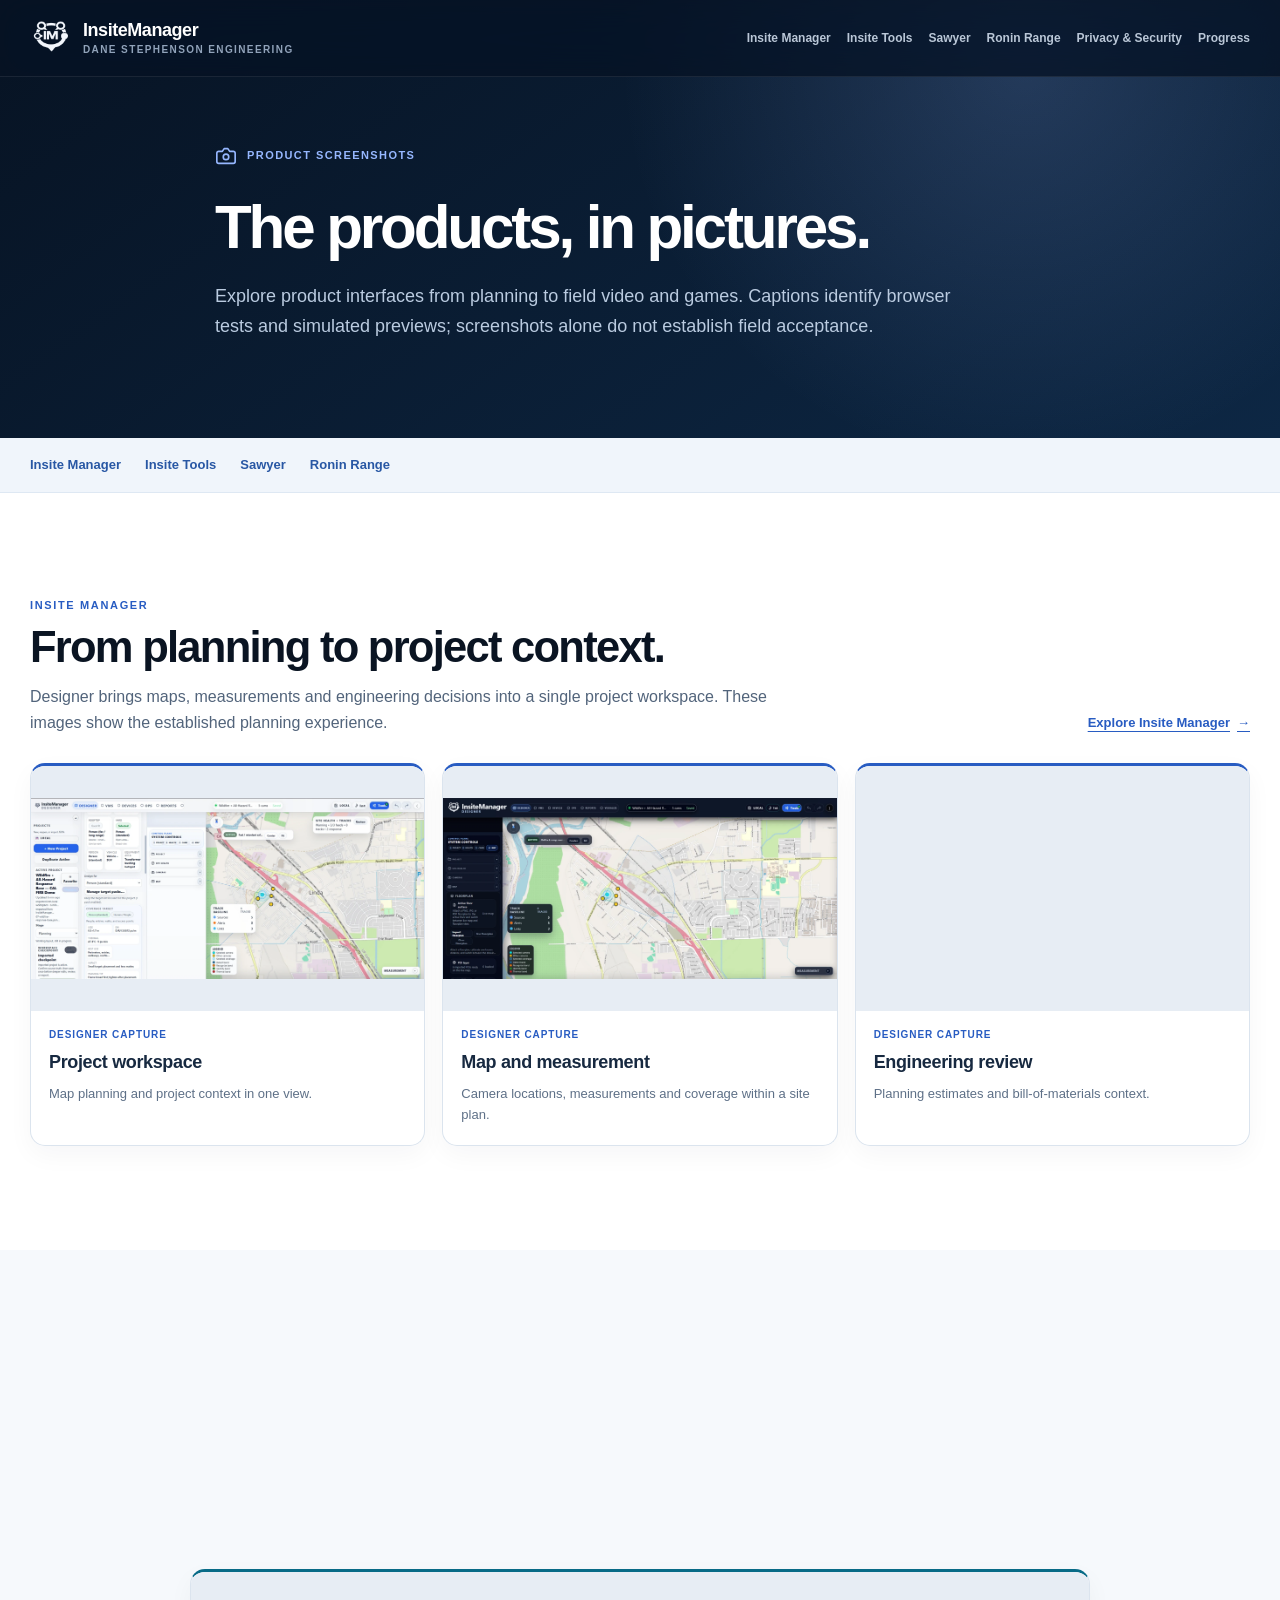
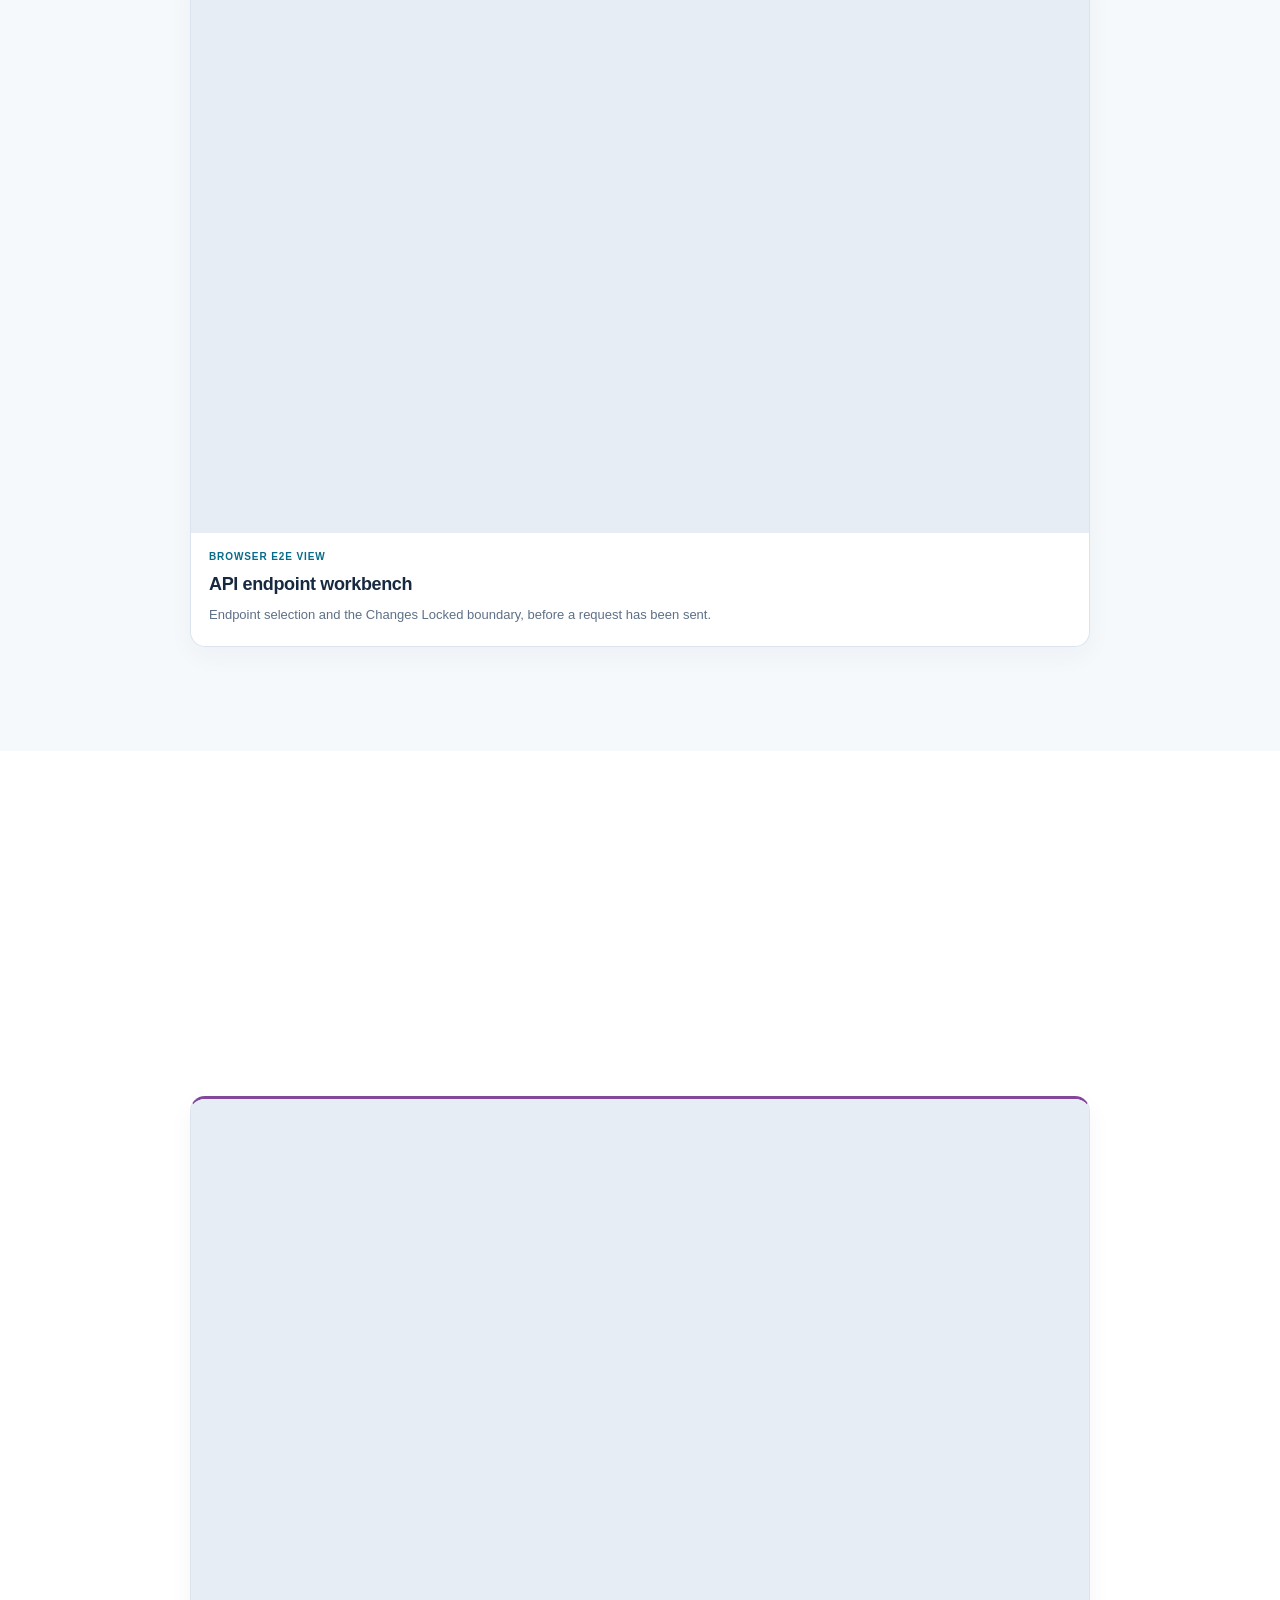
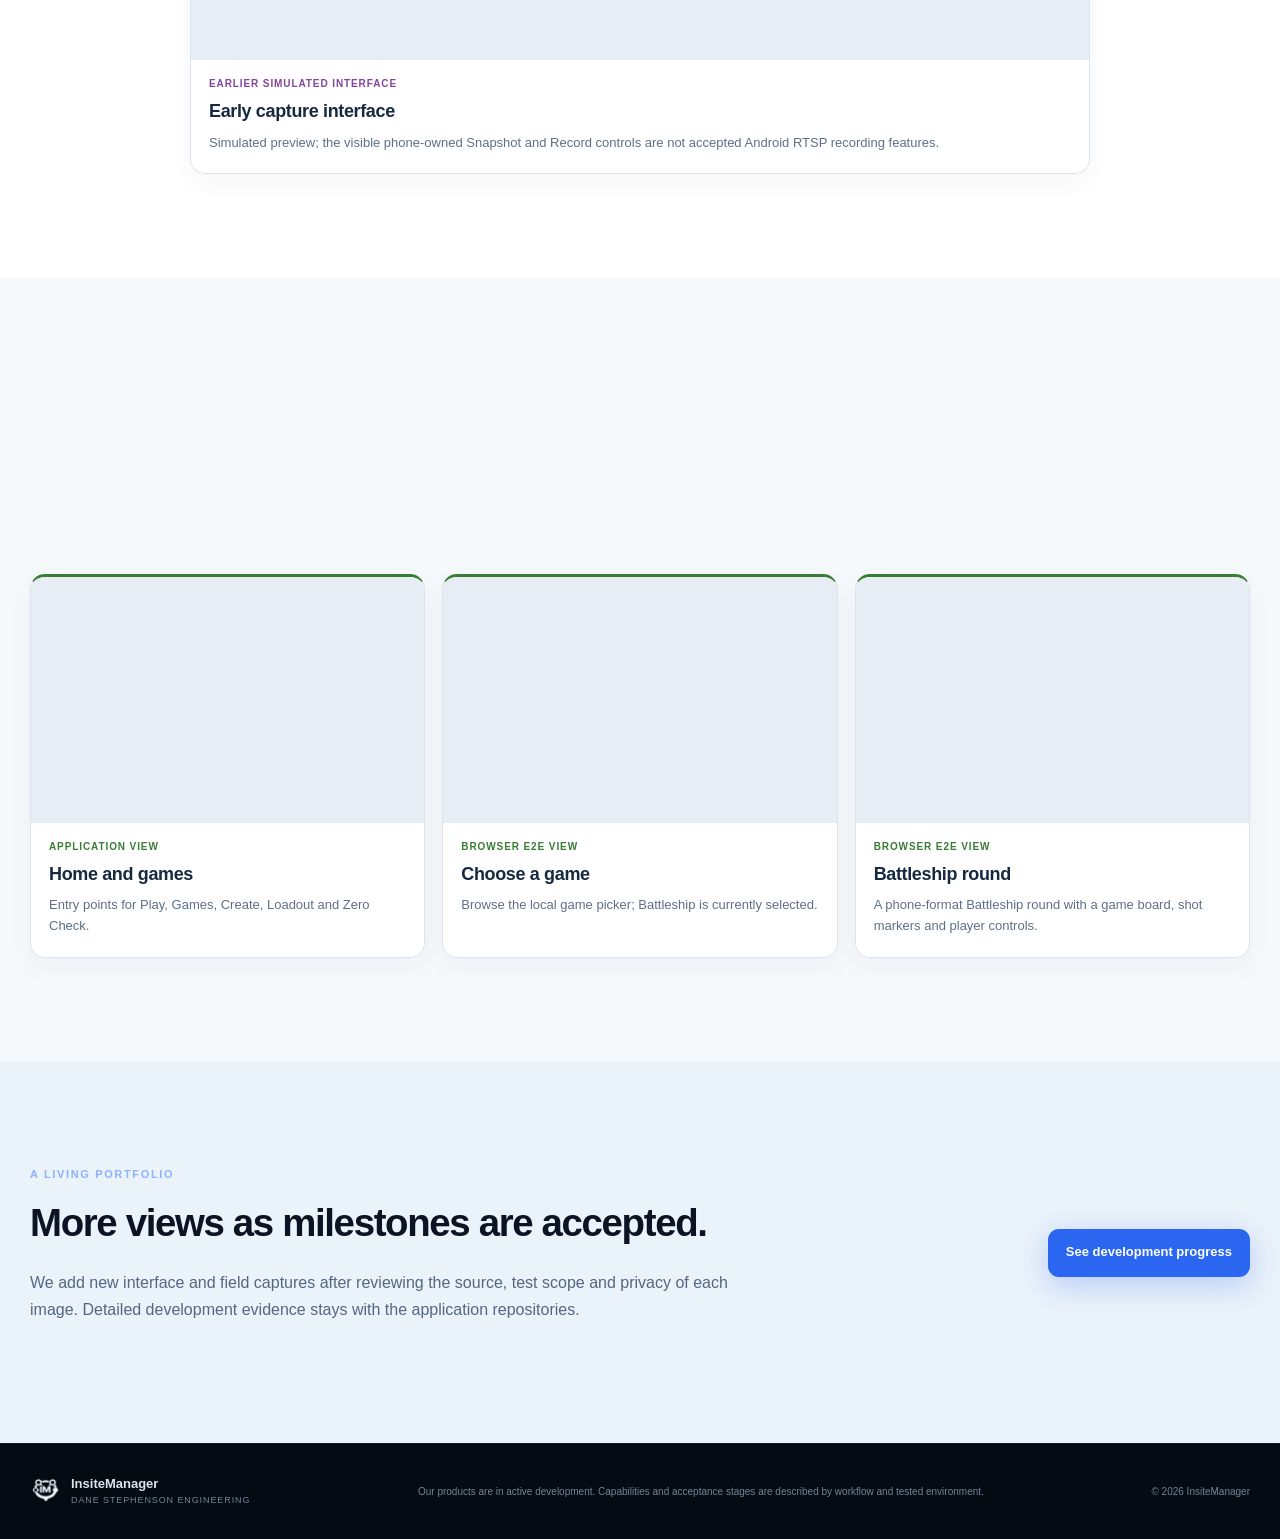
==== gallery.html @ 6d473f16 "feat(site): publish product portfolio and release checks" ====
<!doctype html>
<html lang="en">
<head>
  <meta charset="utf-8" />
  <meta name="viewport" content="width=device-width, initial-scale=1" />
  <meta name="theme-color" content="#071323" />
  <meta http-equiv="Content-Security-Policy" content="default-src 'self'; img-src 'self' data:; style-src 'self'; script-src 'self'; object-src 'none'; base-uri 'none'; form-action 'none'; upgrade-insecure-requests" />
  <meta name="description" content="Explore the InsiteManager product portfolio through real application screenshots and curated development previews of Insite Manager, Insite Tools, Sawyer and Ronin Range." />
  <meta name="robots" content="index,follow,max-image-preview:large" />
  <link rel="canonical" href="https://insitemanager.com/gallery.html" />
  <link rel="icon" href="favicon.ico" sizes="any" />
  <link rel="apple-touch-icon" href="apple-touch-icon.png" />
  <link rel="stylesheet" href="assets/site.css" />
  <meta property="og:type" content="website" />
  <meta property="og:title" content="Product Screenshots — InsiteManager" />
  <meta property="og:description" content="Selected product screenshots and development previews from Insite Manager, Insite Tools, Sawyer and Ronin Range." />
  <meta property="og:url" content="https://insitemanager.com/gallery.html" />
  <meta property="og:image" content="https://insitemanager.com/assets/og-insitemanager.jpg" />
  <meta name="twitter:card" content="summary_large_image" />
  <meta name="twitter:title" content="Product Screenshots — InsiteManager" />
  <meta name="twitter:description" content="Selected product screenshots and development previews from Insite Manager, Insite Tools, Sawyer and Ronin Range." />
  <meta name="twitter:image" content="https://insitemanager.com/assets/og-insitemanager.jpg" />
  <title>Product Screenshots — InsiteManager</title>
</head>
<body>
  <a class="skip-link" href="#main">Skip to content</a>
  <header class="site-header" data-header>
    <div class="shell header-inner">
      <a class="brand" href="index.html" aria-label="InsiteManager home">
        <img src="assets/icons/insitemanager-mark-dark.png" alt="" width="44" height="44" />
        <span class="brand-copy"><strong>InsiteManager</strong><small>Dane Stephenson Engineering</small></span>
      </a>
      <nav class="desktop-nav portfolio-nav" aria-label="Primary navigation">
        <a href="products/insite-manager.html">Insite Manager</a>
        <a href="products/insite-tools.html">Insite Tools</a>
        <a href="products/sawyer.html">Sawyer</a>
        <a href="products/ronin-range.html">Ronin Range</a>
        <a href="privacy-security.html">Privacy &amp; Security</a>
        <a href="progress.html">Progress</a>
      </nav>
      <button class="menu-button" type="button" aria-label="Open navigation" aria-expanded="false" aria-controls="mobile-navigation" data-menu-button>
        <span></span><span></span><span></span>
      </button>
    </div>
    <nav class="mobile-nav" id="mobile-navigation" aria-label="Mobile navigation" data-mobile-nav>
        <a href="products/insite-manager.html">Insite Manager</a>
        <a href="products/insite-tools.html">Insite Tools</a>
        <a href="products/sawyer.html">Sawyer</a>
        <a href="products/ronin-range.html">Ronin Range</a>
        <a href="privacy-security.html">Privacy &amp; Security</a>
        <a href="progress.html">Progress</a>
    </nav>
  </header>
  <main id="main" class="visual-gallery-page">
  <section class="support-hero visual-gallery-hero" data-product="progress">
    <div class="shell support-hero-inner reveal">
      <div class="product-overline"><svg class="lucide-icon" aria-hidden="true" viewBox="0 0 24 24" fill="none" stroke="currentColor" stroke-width="1.8" stroke-linecap="round" stroke-linejoin="round"><path d="M14 4h-4l-2 3H4a2 2 0 0 0-2 2v9a2 2 0 0 0 2 2h16a2 2 0 0 0 2-2V9a2 2 0 0 0-2-2h-4z"/><circle cx="12" cy="13" r="3"/></svg> <span>Product screenshots</span></div>
      <h1>The products, in pictures.</h1>
      <p>Explore product interfaces from planning to field video and games. Captions identify browser tests and simulated previews; screenshots alone do not establish field acceptance.</p>
    </div>
  </section>
  <nav class="visual-gallery-jump" aria-label="Jump to a product gallery">
    <div class="shell visual-gallery-jump-inner">
      <a href="#manager">Insite Manager</a>
      <a href="#tools">Insite Tools</a>
      <a href="#sawyer">Sawyer</a>
      <a href="#ronin">Ronin Range</a>
    </div>
  </nav>
  <section class="section visual-showcase " id="manager" data-product="manager" aria-labelledby="gallery-manager-heading">
    <div class="shell">
      <div class="visual-showcase-header reveal">
        <div>
          <div class="kicker">Insite Manager</div>
          <h2 id="gallery-manager-heading">From planning to project context.</h2>
          <p>Designer brings maps, measurements and engineering decisions into a single project workspace. These images show the established planning experience.</p>
        </div>
        <a class="text-link" href="products/insite-manager.html">Explore Insite Manager <span aria-hidden="true">→</span></a>
      </div>
      <div class="visual-showcase-grid ">
      <figure class="visual-shot ">
        <a class="image-button" data-lightbox="assets/images/designer-workspace.webp" data-caption="Project workspace — Map planning and project context in one view." aria-label="Enlarge: Project workspace" href="assets/images/designer-workspace.webp">
          <span class="visual-shot-frame"><img src="assets/images/designer-workspace.webp" alt="Designer interface with project rail, camera planning controls and map view" width="1800" height="831" loading="lazy" decoding="async" /><span class="zoom-label">View screenshot</span></span>
        </a>
        <figcaption><span class="visual-shot-kind">Designer capture</span><strong>Project workspace</strong><p>Map planning and project context in one view.</p></figcaption>
      </figure>
<figure id="shot-designer-measurement" class="visual-shot ">
        <a class="image-button" data-lightbox="assets/images/designer-measurement.webp" data-caption="Map and measurement — Camera locations, measurements and coverage within a site plan." aria-label="Enlarge: Map and measurement" href="assets/images/designer-measurement.webp">
          <span class="visual-shot-frame"><img src="assets/images/designer-measurement.webp" alt="Designer map screen with camera coverage points and measurement controls" width="1800" height="829" loading="lazy" decoding="async" /><span class="zoom-label">View screenshot</span></span>
        </a>
        <figcaption><span class="visual-shot-kind">Designer capture</span><strong>Map and measurement</strong><p>Camera locations, measurements and coverage within a site plan.</p></figcaption>
      </figure>
<figure class="visual-shot ">
        <a class="image-button" data-lightbox="assets/images/bom-planning.webp" data-caption="Engineering review — Planning estimates and bill-of-materials context." aria-label="Enlarge: Engineering review" href="assets/images/bom-planning.webp">
          <span class="visual-shot-frame"><img src="assets/images/bom-planning.webp" alt="Designer engineering and bill of materials planning view" width="902" height="788" loading="lazy" decoding="async" /><span class="zoom-label">View screenshot</span></span>
        </a>
        <figcaption><span class="visual-shot-kind">Designer capture</span><strong>Engineering review</strong><p>Planning estimates and bill-of-materials context.</p></figcaption>
      </figure>
      </div>
    </div>
  </section>
  <section class="section visual-showcase visual-showcase-alt" id="tools" data-product="tools" aria-labelledby="gallery-tools-heading">
    <div class="shell">
      <div class="visual-showcase-header reveal">
        <div>
          <div class="kicker">Insite Tools</div>
          <h2 id="gallery-tools-heading">Understand the device before changing it.</h2>
          <p>Device discovery, network checks, APIs and logs are part of the workstation workflow. This browser capture shows API endpoint selection and the Changes Locked boundary before a request is sent.</p>
        </div>
        <a class="text-link" href="products/insite-tools.html">Explore Insite Tools <span aria-hidden="true">→</span></a>
      </div>
      <div class="visual-showcase-grid visual-showcase-grid-single">
      <figure id="shot-tools-api-workbench" class="visual-shot">
        <a class="image-button" data-lightbox="assets/images/e2e-tools-api-workbench.webp" data-caption="API endpoint workbench — Endpoint selection and the Changes Locked boundary, before a request has been sent." aria-label="Enlarge: API endpoint workbench" href="assets/images/e2e-tools-api-workbench.webp">
          <span class="visual-shot-frame"><img src="assets/images/e2e-tools-api-workbench.webp" alt="Insite Tools browser test showing categories and API endpoints, an empty response area, and Changes Locked status" width="1440" height="1000" loading="lazy" decoding="async" /><span class="zoom-label">View screenshot</span></span>
        </a>
        <figcaption><span class="visual-shot-kind">Browser E2E view</span><strong>API endpoint workbench</strong><p>Endpoint selection and the Changes Locked boundary, before a request has been sent.</p></figcaption>
      </figure>
      </div>
    </div>
  </section>
  <section class="section visual-showcase " id="sawyer" data-product="sawyer" aria-labelledby="gallery-sawyer-heading">
    <div class="shell">
      <div class="visual-showcase-header reveal">
        <div>
          <div class="kicker">Sawyer</div>
          <h2 id="gallery-sawyer-heading">Field video built around private networks.</h2>
          <p>Sawyer helps action-camera users, riders, campers and field teams view compatible cameras over private networks. This is an earlier simulated interface, not a capture from the documented Galaxy S21 Live / Field View checks.</p>
        </div>
        <a class="text-link" href="products/sawyer.html">Explore Sawyer <span aria-hidden="true">→</span></a>
      </div>
      <div class="visual-showcase-grid visual-showcase-grid-single">
      <figure id="shot-sawyer-early-preview" class="visual-shot ">
        <a class="image-button" data-lightbox="assets/images/sawyer-capture.webp" data-caption="Early capture interface — Simulated preview; the visible phone-owned Snapshot and Record controls are not accepted Android RTSP recording features." aria-label="Enlarge: Early capture interface" href="assets/images/sawyer-capture.webp">
          <span class="visual-shot-frame"><img src="assets/images/sawyer-capture.webp" alt="Earlier Sawyer simulated field video preview with capture controls" width="1440" height="900" loading="lazy" decoding="async" /><span class="zoom-label">View screenshot</span></span>
        </a>
        <figcaption><span class="visual-shot-kind">Earlier simulated interface</span><strong>Early capture interface</strong><p>Simulated preview; the visible phone-owned Snapshot and Record controls are not accepted Android RTSP recording features.</p></figcaption>
      </figure>
      </div>
    </div>
  </section>
  <section class="section visual-showcase visual-showcase-alt" id="ronin" data-product="ronin" aria-labelledby="gallery-ronin-heading">
    <div class="shell">
      <div class="visual-showcase-header reveal">
        <div>
          <div class="kicker">Ronin Range</div>
          <h2 id="gallery-ronin-heading">Play, practice and keep score.</h2>
          <p>Ronin Range combines local games, target scoring and equipment context in a familiar mobile-friendly interface. Explore the home screen, choose a game and see a Battleship round on a phone-sized interface. The <a href="products/ronin-range.html#targets">printed target collection</a> shows the companion paper designs.</p>
        </div>
        <a class="text-link" href="products/ronin-range.html">Explore Ronin Range <span aria-hidden="true">→</span></a>
      </div>
      <div class="visual-showcase-grid">
      <figure class="visual-shot ">
        <a class="image-button" data-lightbox="assets/images/ronin-range-home.webp" data-caption="Home and games — Entry points for Play, Games, Create, Loadout and Zero Check." aria-label="Enlarge: Home and games" href="assets/images/ronin-range-home.webp">
          <span class="visual-shot-frame"><img src="assets/images/ronin-range-home.webp" alt="Ronin Range light-theme home screen with Play, Games, Create, Loadout, Zero Check" width="1440" height="900" loading="lazy" decoding="async" /><span class="zoom-label">View screenshot</span></span>
        </a>
        <figcaption><span class="visual-shot-kind">Application view</span><strong>Home and games</strong><p>Entry points for Play, Games, Create, Loadout and Zero Check.</p></figcaption>
      </figure>
<figure class="visual-shot visual-shot-portrait">
        <a class="image-button" data-lightbox="assets/images/e2e-ronin-games-picker.webp" data-caption="Choose a game — Browse the local game picker; Battleship is currently selected." aria-label="Enlarge: Choose a game" href="assets/images/e2e-ronin-games-picker.webp">
          <span class="visual-shot-frame"><img src="assets/images/e2e-ronin-games-picker.webp" alt="Ronin Range phone game picker with Battleship selected" width="360" height="780" loading="lazy" decoding="async" /><span class="zoom-label">View screenshot</span></span>
        </a>
        <figcaption><span class="visual-shot-kind">Browser E2E view</span><strong>Choose a game</strong><p>Browse the local game picker; Battleship is currently selected.</p></figcaption>
      </figure>
<figure id="shot-ronin-battleship" class="visual-shot visual-shot-portrait">
        <a class="image-button" data-lightbox="assets/images/e2e-ronin-battleship-round.webp" data-caption="Battleship round — A phone-format Battleship round with a game board, shot markers and player controls." aria-label="Enlarge: Battleship round" href="assets/images/e2e-ronin-battleship-round.webp">
          <span class="visual-shot-frame"><img src="assets/images/e2e-ronin-battleship-round.webp" alt="Ronin Range mobile Battleship score board with shot markers and round controls" width="360" height="780" loading="lazy" decoding="async" /><span class="zoom-label">View screenshot</span></span>
        </a>
        <figcaption><span class="visual-shot-kind">Browser E2E view</span><strong>Battleship round</strong><p>A phone-format Battleship round with a game board, shot markers and player controls.</p></figcaption>
      </figure>
      </div>
    </div>
  </section>
  <section class="section visual-gallery-last" aria-labelledby="visual-gallery-next-heading">
    <div class="shell visual-gallery-last-inner">
      <div><div class="kicker">A living portfolio</div><h2 id="visual-gallery-next-heading">More views as milestones are accepted.</h2><p>We add new interface and field captures after reviewing the source, test scope and privacy of each image. Detailed development evidence stays with the application repositories.</p></div>
      <a class="button button-primary" href="progress.html">See development progress</a>
    </div>
  </section>
</main>
  <footer class="site-footer">
    <div class="shell footer-inner">
      <div class="footer-brand">
        <img src="assets/icons/insitemanager-mark-dark.png" alt="" width="34" height="34" />
        <span><strong>InsiteManager</strong><small>Dane Stephenson Engineering</small></span>
      </div>
      <p>Our products are in active development. Capabilities and acceptance stages are described by workflow and tested environment.</p>
      <span class="copyright">© <span data-year></span> InsiteManager</span>
    </div>
  </footer>
  <dialog class="lightbox" data-lightbox-dialog aria-label="Screenshot viewer">
    <div class="lightbox-content">
      <div class="lightbox-frame">
        <img alt="" data-lightbox-image />
        <button class="lightbox-close" type="button" aria-label="Close screenshot viewer" data-lightbox-close>×</button>
      </div>
      <p data-lightbox-caption></p>
      <a class="lightbox-original" data-lightbox-original="" href="" target="_blank" rel="noopener noreferrer">Open original image in a new tab <span aria-hidden="true">↗</span></a>
    </div>
  </dialog>
  <script src="assets/site.js" defer></script>
</body>
</html>
---- assets/site.css ----
:root {
  --ink: #0a1422;
  --navy: #071323;
  --navy-2: #0b1d33;
  --navy-3: #102945;
  --text: #182437;
  --muted: #637187;
  --line: #dce4ee;
  --line-dark: rgba(255,255,255,.12);
  --surface: #f5f8fc;
  --surface-2: #edf3f9;
  --white: #fff;
  --blue: #2a66f0;
  --blue-2: #5d8cff;
  --cyan: #4fc9d7;
  --green: #41c985;
  --orange: #f4aa47;
  --shadow: 0 24px 70px rgba(7, 19, 35, .14);
  --shadow-soft: 0 12px 34px rgba(7, 19, 35, .08);
  --radius: 18px;
  --radius-lg: 28px;
  --shell: 1220px;
}

* { box-sizing: border-box; }
html { scroll-behavior: smooth; }
section[id] { scroll-margin-top: 84px; }
body {
  margin: 0;
  color: var(--text);
  background: var(--white);
  font-family: Inter, ui-sans-serif, -apple-system, BlinkMacSystemFont, "Segoe UI", Roboto, Helvetica, Arial, sans-serif;
  font-size: 16px;
  line-height: 1.55;
  -webkit-font-smoothing: antialiased;
}
img { display: block; max-width: 100%; }
button, a { font: inherit; }
a { color: inherit; text-decoration: none; }
button { color: inherit; }
:where(a, button):focus-visible { outline: 3px solid var(--blue); outline-offset: 3px; box-shadow: 0 0 0 2px var(--white); }
::selection { background: #c8d8ff; color: #071323; }

.skip-link {
  position: fixed;
  left: 12px;
  top: 12px;
  z-index: 999;
  padding: 10px 14px;
  background: var(--white);
  color: var(--navy);
  border-radius: 10px;
  transform: translateY(-160%);
  transition: transform .2s ease;
}
.skip-link:focus { transform: translateY(0); }

.shell { width: min(calc(100% - 48px), var(--shell)); margin-inline: auto; }

.site-header {
  position: fixed;
  inset: 0 0 auto 0;
  z-index: 100;
  background: rgba(7,19,35,.78);
  border-bottom: 1px solid rgba(255,255,255,.08);
  backdrop-filter: blur(18px) saturate(140%);
  -webkit-backdrop-filter: blur(18px) saturate(140%);
  transition: background .25s ease, box-shadow .25s ease;
}
.site-header.scrolled { background: rgba(7,19,35,.94); box-shadow: 0 10px 35px rgba(0,0,0,.18); }
.header-inner { height: 76px; display: flex; align-items: center; gap: 30px; }
.brand { display: inline-flex; align-items: center; gap: 11px; min-width: 210px; }
.brand img { width: 42px; height: 42px; object-fit: contain; }
.brand-copy { display: flex; flex-direction: column; line-height: 1.04; }
.brand-copy strong { color: #fff; font-size: 18px; letter-spacing: -.025em; }
.brand-copy small { color: #91a3ba; margin-top: 5px; font-size: 10px; text-transform: uppercase; letter-spacing: .14em; font-weight: 700; }
.desktop-nav { display: flex; align-items: center; gap: 28px; margin-left: auto; flex: none; }
.desktop-nav a { color: #bac7d7; font-size: 13px; font-weight: 650; white-space: nowrap; transition: color .2s; }
.desktop-nav a:hover { color: #fff; }
.header-cta {
  color: #dce8ff;
  border: 1px solid rgba(105,147,255,.3);
  background: rgba(42,102,240,.12);
  border-radius: 999px;
  padding: 9px 13px;
  font-size: 11px;
  text-transform: uppercase;
  letter-spacing: .1em;
  font-weight: 800;
  white-space: nowrap;
  flex: none;
}
.menu-button { display: none; border: 0; padding: 9px; background: transparent; cursor: pointer; }
.menu-button span { display: block; width: 22px; height: 2px; margin: 5px 0; background: #fff; border-radius: 2px; }
.mobile-nav { display: none; }

.hero {
  position: relative;
  min-height: 700px;
  overflow: hidden;
  background:
    radial-gradient(circle at 77% 18%, rgba(42,102,240,.28), transparent 28%),
    radial-gradient(circle at 55% 62%, rgba(79,201,215,.10), transparent 27%),
    linear-gradient(145deg, #071323 0%, #0a1a2e 54%, #0a1930 100%);
  color: #fff;
  padding: 112px 0 54px;
}
.hero::after {
  content: "";
  position: absolute;
  width: 620px;
  height: 620px;
  right: -280px;
  bottom: -290px;
  border: 1px solid rgba(93,140,255,.18);
  border-radius: 50%;
  box-shadow: 0 0 0 90px rgba(93,140,255,.025), 0 0 0 180px rgba(93,140,255,.018);
}
.hero-grid {
  position: absolute;
  inset: 0;
  opacity: .17;
  background-image:
    linear-gradient(rgba(255,255,255,.08) 1px, transparent 1px),
    linear-gradient(90deg, rgba(255,255,255,.08) 1px, transparent 1px);
  background-size: 64px 64px;
  mask-image: linear-gradient(to bottom, black, transparent 85%);
}
.hero-layout { position: relative; z-index: 2; display: grid; grid-template-columns: 1.05fr 1.15fr; grid-template-areas: "copy visual" "proof visual"; column-gap: 40px; row-gap: 0; align-items: start; }
.hero-copy { grid-area: copy; padding-top: 4px; align-self: end; }
.eyebrow, .kicker { color: #8fb2ff; font-size: 11px; font-weight: 850; text-transform: uppercase; letter-spacing: .15em; }
.eyebrow { display: inline-flex; align-items: center; gap: 9px; padding: 7px 10px; border: 1px solid rgba(142,178,255,.2); background: rgba(32,83,181,.12); border-radius: 999px; }
.status-dot { width: 8px; height: 8px; background: var(--blue-2); border-radius: 50%; box-shadow: 0 0 0 5px rgba(93,140,255,.15); }
.hero h1 { margin: 18px 0 15px; color: #fff; font-size: clamp(48px, 4.5vw, 64px); line-height: 1.01; letter-spacing: -.05em; font-weight: 750; }
.hero h1 span { color: #91afff; }
.hero-lede { max-width: 620px; color: #b4c1d2; font-size: 16px; line-height: 1.55; }
.hero-audience { max-width: 610px; margin: 10px 0 0; color: #8fa1b8; font-size: 12px; line-height: 1.5; }
.hero-actions { display: flex; flex-wrap: wrap; gap: 12px; margin-top: 22px; }
.button { display: inline-flex; justify-content: center; align-items: center; min-height: 48px; padding: 0 18px; border-radius: 11px; font-weight: 760; font-size: 13px; transition: transform .2s ease, border-color .2s ease, background .2s ease; }
.button:hover { transform: translateY(-2px); }
.button-primary { background: var(--blue); color: #fff; box-shadow: 0 8px 30px rgba(42,102,240,.28); }
.button-secondary { background: rgba(255,255,255,.06); color: #e7edf7; border: 1px solid rgba(255,255,255,.16); }
.hero-proof { grid-area: proof; display: grid; grid-template-columns: repeat(3, 1fr); gap: 0; margin-top: 24px; border-top: 1px solid rgba(255,255,255,.12); padding-top: 16px; align-self: start; }
.hero-proof div { display: flex; flex-direction: column; gap: 3px; padding-right: 18px; }
.hero-proof strong { font-size: 13px; color: #fff; }
.hero-proof span { color: #7f90a7; font-size: 11px; }

.hero-visual { grid-area: visual; position: relative; min-width: 0; align-self: center; }
.window-card { overflow: hidden; background: #eef2f8; border: 1px solid rgba(255,255,255,.15); border-radius: 18px; box-shadow: 0 40px 90px rgba(0,0,0,.32), 0 0 0 1px rgba(255,255,255,.03); }
.hero-window { transform: perspective(1500px) rotateY(-3deg) rotateX(1deg); transform-origin: center left; }
.window-bar { height: 39px; display: grid; grid-template-columns: 1fr auto 1fr; align-items: center; gap: 12px; padding: 0 13px; background: #0a1626; border-bottom: 1px solid rgba(255,255,255,.08); color: #8190a4; font-size: 10px; }
.window-dots { display: flex; gap: 5px; }
.window-dots i { width: 7px; height: 7px; border-radius: 50%; background: #304158; }
.window-dots i:first-child { background: #6987b4; }
.window-state { justify-self: end; display: inline-flex; align-items: center; gap: 6px; color: #8aa0bb; }
.window-state i { width: 6px; height: 6px; background: var(--blue-2); border-radius: 50%; }
.image-button { display: block; width: 100%; border: 0; padding: 0; background: transparent; cursor: zoom-in; position: relative; }
.image-button img { width: 100%; height: auto; }
a.image-button { color: inherit; text-decoration: none; }
.floating-card { position: absolute; padding: 12px 15px; border: 1px solid rgba(255,255,255,.14); border-radius: 12px; background: rgba(7,19,35,.92); backdrop-filter: blur(12px); box-shadow: var(--shadow); display: flex; flex-direction: column; gap: 3px; }
.floating-card span { color: #6f9cff; font-size: 9px; font-weight: 900; letter-spacing: .14em; }
.floating-card strong { color: #fff; font-size: 12px; }
.floating-card-a { left: -26px; bottom: -24px; }
.floating-card-b { right: -20px; top: 54px; }

.signal-strip { background: #091728; color: #8596ac; border-top: 1px solid rgba(255,255,255,.05); border-bottom: 1px solid rgba(255,255,255,.06); }
.signal-items { min-height: 64px; display: flex; justify-content: space-between; align-items: center; gap: 12px; overflow: hidden; white-space: nowrap; }
.signal-items span { font-size: 10px; text-transform: uppercase; letter-spacing: .13em; font-weight: 800; }
.signal-items i { width: 4px; height: 4px; background: #2a66f0; border-radius: 50%; flex: none; }

.section { padding: 104px 0; }
.section-heading { max-width: 720px; margin-bottom: 48px; }
.section-heading.centered { text-align: center; margin-inline: auto; }
.section-heading .kicker { color: #2d64df; }
.section-heading h2 { margin: 10px 0 16px; color: var(--ink); font-size: clamp(35px, 4vw, 54px); line-height: 1.08; letter-spacing: -.045em; }
.section-heading p { margin: 0; color: var(--muted); font-size: 17px; line-height: 1.7; }
.section-heading.light h2 { color: #fff; }
.section-heading.light p { color: #91a0b5; }
.section-heading.light .kicker { color: #79a1ff; }

.module-grid { display: grid; grid-template-columns: repeat(3, 1fr); gap: 16px; }
.module-card { position: relative; min-height: 290px; padding: 28px; border: 1px solid var(--line); border-radius: var(--radius); background: linear-gradient(180deg,#fff,#f9fbfe); box-shadow: 0 1px 0 rgba(6,20,35,.02); transition: transform .25s ease, box-shadow .25s ease, border-color .25s ease; }
.module-card:hover { transform: translateY(-4px); box-shadow: var(--shadow-soft); border-color: #cbd8ea; }
.module-index { position: absolute; right: 22px; top: 20px; color: #a7b3c3; font-size: 10px; font-weight: 900; letter-spacing: .12em; }
.module-icon { width: 42px; height: 42px; display: grid; place-items: center; border-radius: 11px; background: #ecf2ff; color: #245de2; font-size: 20px; font-weight: 800; }
.module-card h3 { margin: 22px 0 9px; font-size: 20px; letter-spacing: -.025em; }
.module-card p { margin: 0 0 24px; color: var(--muted); font-size: 14px; line-height: 1.65; }
.module-status { display: inline-flex; padding: 5px 8px; border-radius: 999px; font-size: 9px; font-weight: 900; letter-spacing: .09em; text-transform: uppercase; }
.module-status.established { color: #14744d; background: #e9f8f1; }
.module-status.active { color: #2256c5; background: #eaf0ff; }
.module-status.exploratory { color: #94601a; background: #fff4e1; }

.section-dark { background: #071323; color: #fff; overflow: hidden; padding-top: 92px; }
.feature-row { display: grid; grid-template-columns: .62fr 1.38fr; gap: 58px; align-items: center; padding: 64px 0; border-top: 1px solid rgba(255,255,255,.09); }
.feature-row.reverse { grid-template-columns: 1.38fr .62fr; }
.feature-row.reverse .feature-copy { order: 2; }
.feature-row.reverse > :not(.feature-copy) { order: 1; }
.feature-number { color: #6f9cff; font-size: 10px; font-weight: 900; letter-spacing: .14em; }
.feature-copy h3 { margin: 13px 0 15px; font-size: clamp(30px,3.1vw,43px); line-height: 1.1; letter-spacing: -.04em; }
.feature-copy p { color: #96a5b8; font-size: 15px; line-height: 1.72; }
.feature-list { list-style: none; padding: 0; margin: 25px 0 0; display: grid; gap: 10px; }
.feature-list li { position: relative; padding-left: 21px; color: #d0d9e5; font-size: 13px; }
.feature-list li::before { content: ""; position: absolute; left: 0; top: .63em; width: 7px; height: 7px; border: 2px solid #5d8cff; border-radius: 50%; }
.screenshot-card { position: relative; overflow: hidden; border-radius: 16px; border: 1px solid rgba(255,255,255,.13); background: #eaf0f7; box-shadow: 0 28px 70px rgba(0,0,0,.28); }
.screenshot-card img { transition: transform .45s cubic-bezier(.2,.7,.2,1); }
.screenshot-card:hover img { transform: scale(1.012); }
.zoom-label { position: absolute; right: 12px; bottom: 12px; padding: 7px 9px; border-radius: 8px; color: #fff; background: rgba(7,19,35,.82); backdrop-filter: blur(7px); font-size: 9px; text-transform: uppercase; letter-spacing: .1em; font-weight: 850; opacity: 0; transform: translateY(4px); transition: .2s ease; }
.screenshot-card:hover .zoom-label { opacity: 1; transform: none; }
.screenshot-stack { position: relative; min-height: 410px; }
.screenshot-card.small { position: absolute; width: 86%; left: 0; top: 0; }
.screenshot-card.small.offset { left: 14%; top: 116px; box-shadow: 0 35px 80px rgba(0,0,0,.42); }
.portrait-pair { display: grid; grid-template-columns: 1fr 1fr; gap: 10px; align-items: start; transform: scale(1.035); transform-origin: center; }
.screenshot-card.portrait:nth-child(2) { margin-top: 32px; }

.progress-section { background: #f5f8fc; }
.progress-layout { display: grid; grid-template-columns: .82fr 1.18fr; gap: 80px; align-items: start; }
.sticky-heading { position: sticky; top: 120px; margin-bottom: 0; }
.progress-list { display: grid; gap: 14px; }
.progress-card { display: grid; grid-template-columns: 58px 1fr; gap: 20px; padding: 27px; border: 1px solid var(--line); border-radius: var(--radius); background: #fff; box-shadow: 0 2px 0 rgba(7,19,35,.02); }
.progress-marker { width: 46px; height: 46px; border-radius: 13px; display: grid; place-items: center; font-size: 11px; font-weight: 900; }
.progress-marker.complete { color: #14744d; background: #e7f8ef; border: 1px solid #c5eed9; }
.progress-marker.active { color: #245ddc; background: #e9f0ff; border: 1px solid #cbd9ff; }
.progress-marker.next { color: #81551c; background: #fff3df; border: 1px solid #f4ddba; }
.progress-meta { display: flex; justify-content: space-between; gap: 14px; align-items: center; color: #7c899a; font-size: 10px; text-transform: uppercase; letter-spacing: .1em; font-weight: 800; }
.progress-meta strong { color: #2e67e4; }
.progress-card h3 { margin: 10px 0 8px; font-size: 20px; letter-spacing: -.025em; }
.progress-card p { margin: 0; color: var(--muted); font-size: 14px; line-height: 1.65; }

.gallery-section { padding: 96px 0; }
.gallery-grid { display: grid; grid-template-columns: repeat(2,1fr); gap: 15px; }
.gallery-card { position: relative; overflow: hidden; min-height: 315px; padding: 0; border: 1px solid var(--line); border-radius: 16px; background: #edf2f8; cursor: zoom-in; box-shadow: var(--shadow-soft); }
.gallery-card.wide { grid-column: 1 / -1; min-height: 480px; }
.gallery-card img { width: 100%; height: 100%; object-fit: cover; transition: transform .5s cubic-bezier(.2,.7,.2,1); }
.gallery-card:hover img { transform: scale(1.018); }
.gallery-card::after { content: ""; position: absolute; inset: auto 0 0; height: 42%; background: linear-gradient(to top,rgba(6,18,33,.82),transparent); pointer-events: none; }
.gallery-card > span { position: absolute; left: 22px; bottom: 18px; z-index: 2; display: flex; flex-direction: column; text-align: left; }
.gallery-card strong { color: #fff; font-size: 17px; }
.gallery-card small { color: #aab8ca; font-size: 10px; text-transform: uppercase; letter-spacing: .12em; font-weight: 800; margin-top: 2px; }

.engineering-section { background: linear-gradient(150deg,#0a1728,#0a2037); color: #fff; }
.principles-grid { display: grid; grid-template-columns: repeat(3,1fr); gap: 1px; background: rgba(255,255,255,.1); border: 1px solid rgba(255,255,255,.1); border-radius: 18px; overflow: hidden; }
.principle { min-height: 230px; padding: 28px; background: #0a1a2e; }
.principle span { color: #6687bb; font-size: 10px; font-weight: 900; letter-spacing: .12em; }
.principle h3 { margin: 34px 0 10px; font-size: 19px; }
.principle p { margin: 0; color: #8798ae; font-size: 13px; line-height: 1.65; }

.closing-section { position: relative; overflow: hidden; background: #06101d; color: #fff; padding: 84px 0; }
.closing-glow { position: absolute; width: 560px; height: 560px; left: 18%; top: -360px; background: radial-gradient(circle,rgba(42,102,240,.35),transparent 68%); }
.closing-inner { position: relative; display: grid; grid-template-columns: 72px 1fr auto; gap: 24px; align-items: center; }
.closing-inner img { width: 60px; height: 60px; }
.closing-inner h2 { margin: 8px 0; max-width: 720px; font-size: clamp(28px,3vw,42px); line-height: 1.12; letter-spacing: -.04em; }
.closing-inner p { margin: 0; color: #8495aa; font-size: 13px; }

.site-footer { background: #040b13; color: #73839a; border-top: 1px solid rgba(255,255,255,.07); padding: 32px 0; }
.footer-inner { display: grid; grid-template-columns: auto 1fr auto; gap: 30px; align-items: center; }
.footer-brand { display: flex; align-items: center; gap: 10px; }
.footer-brand img { width: 31px; height: 31px; }
.footer-brand span { display: flex; flex-direction: column; line-height: 1.1; }
.footer-brand strong { color: #dbe4ef; font-size: 13px; }
.footer-brand small { margin-top: 4px; font-size: 9px; text-transform: uppercase; letter-spacing: .1em; }
.site-footer p { margin: 0; text-align: center; font-size: 10px; line-height: 1.5; }
.copyright { font-size: 10px; white-space: nowrap; }

.lightbox { width: fit-content; max-width: min(calc(100vw - 24px), 1700px); border: 0; padding: 0; margin: auto; background: transparent; color: #fff; overflow: visible; }
.lightbox::backdrop { background: rgba(1,7,14,.92); backdrop-filter: blur(8px); }
.lightbox-content { width: fit-content; max-width: min(calc(100vw - 24px), 1700px); margin: auto; }
.lightbox-frame { position: relative; width: fit-content; max-width: min(calc(100vw - 24px), 1700px); overflow: hidden; border-radius: 14px; border: 1px solid rgba(255,255,255,.16); background: #0b1420; box-shadow: 0 40px 100px rgba(0,0,0,.55); }
.lightbox-frame img { display: block; width: auto; height: auto; max-width: min(calc(100vw - 24px), 1700px); max-height: calc(100vh - 120px); max-height: calc(100dvh - 120px); object-fit: contain; }
.lightbox p { max-width: 100%; margin: 12px 0 0; color: #b8c5d5; font-size: 12px; line-height: 1.5; }
.lightbox-close { position: absolute; right: 12px; top: 12px; width: 44px; height: 44px; display: grid; place-items: center; border: 1px solid rgba(255,255,255,.22); border-radius: 50%; color: #fff; background: rgba(4,11,19,.78); backdrop-filter: blur(8px); -webkit-backdrop-filter: blur(8px); box-shadow: 0 8px 24px rgba(0,0,0,.28); font-size: 26px; line-height: 1; cursor: pointer; transition: background .2s ease, border-color .2s ease, transform .2s ease; }
.lightbox-close:hover { background: rgba(17,38,65,.92); border-color: rgba(255,255,255,.35); }
.lightbox-close:focus-visible { outline: 3px solid rgba(63,119,255,.8); outline-offset: 2px; }
.lightbox-close:active { transform: scale(.96); }

/* Progressive enhancement: core content is visible before JS and when scripts are blocked. */
.reveal { opacity: 1; transform: none; transition: opacity .65s ease, transform .65s cubic-bezier(.22,.61,.36,1); }
.reveal.reveal-pending { opacity: 0; transform: translateY(18px); }
.reveal.reveal-pending.visible { opacity: 1; transform: none; }
.delay-1 { transition-delay: .08s; }
.delay-2 { transition-delay: .16s; }

@media (prefers-reduced-motion: reduce) {
  html { scroll-behavior: auto; }
  *, *::before, *::after { animation: none !important; transition: none !important; }
  .reveal, .reveal.reveal-pending { opacity: 1; transform: none; }
}

@media (max-width: 1160px) and (min-width: 901px) {
  .header-inner { gap: 20px; }
  .brand { min-width: 0; }
  .brand-copy small { display: none; }
  .desktop-nav { gap: 16px; }
  .desktop-nav a { font-size: 12px; }
  .header-cta { padding: 8px 10px; font-size: 10px; letter-spacing: .07em; }
}

@media (max-width: 1040px) {
  .hero { min-height: auto; }
  .hero-layout { grid-template-columns: .88fr 1.12fr; column-gap: 30px; }
  .hero-copy { max-width: 760px; }
  .hero h1 { font-size: clamp(44px, 5vw, 56px); }
  .hero-lede { font-size: 16px; }
  .hero-window { transform: none; }
  .floating-card { display: none; }
  .module-grid { grid-template-columns: repeat(2,1fr); }
  .feature-row, .feature-row.reverse { grid-template-columns: 1fr; gap: 32px; }
  .feature-row.reverse .feature-copy, .feature-row.reverse > :not(.feature-copy) { order: initial; }
  .portrait-pair { transform: none; }
  .feature-copy { max-width: 720px; }
  .screenshot-stack { min-height: 480px; }
  .progress-layout { grid-template-columns: 1fr; gap: 40px; }
  .sticky-heading { position: static; }
  .principles-grid { grid-template-columns: repeat(2,1fr); }
}


@media (max-width: 1040px) and (max-height: 600px) and (min-width: 901px) {
  .hero { padding: 108px 0 52px; }
  .hero h1 { margin: 20px 0 16px; font-size: clamp(40px, 4.4vw, 48px); }
  .hero-lede { font-size: 15px; line-height: 1.5; }
  .hero-actions { margin-top: 20px; }
  .hero-proof { margin-top: 28px; padding-top: 16px; }
}


@media (max-width: 900px) {
  .header-inner { height: 68px; }
  .brand { min-width: 0; }
  .brand-copy small { display: none; }
  .desktop-nav, .header-cta { display: none; }
  .menu-button { display: block; margin-left: auto; }
  .mobile-nav { display: grid; grid-template-rows: 0fr; transition: grid-template-rows .25s ease; overflow: hidden; border-top: 1px solid transparent; }
  .mobile-nav::before { content: ""; min-height: 0; }
  .mobile-nav.open { grid-template-rows: none; padding: 8px 15px 17px; border-top-color: rgba(255,255,255,.08); }
  .mobile-nav a { display: none; padding: 11px 5px; color: #c8d3e0; font-size: 13px; font-weight: 700; }
  .mobile-nav.open a { display: block; }
  .hero { padding: 116px 0 68px; }
  .hero-layout { grid-template-columns: 1fr; grid-template-areas: "copy" "visual" "proof"; gap: 30px; }
  .hero-copy { align-self: auto; }
  .hero-visual { margin-top: 0; }
  .hero-proof { margin-top: 0; }
}

@media (max-width: 760px) {
  .shell { width: min(calc(100% - 30px), var(--shell)); }
  .brand img { width: 36px; height: 36px; }
  .brand-copy strong { font-size: 16px; }
  .hero { padding: 96px 0 58px; }
  .hero-layout { gap: 24px; }
  .hero h1 { margin: 20px 0 17px; font-size: clamp(40px, 10vw, 52px); line-height: .98; }
  .hero-lede { font-size: 16px; line-height: 1.58; }
  .hero-audience { margin-top: 12px; font-size: 12px; }
  .hero-actions { margin-top: 24px; }
  .hero-proof { grid-template-columns: 1fr; gap: 10px; padding-top: 18px; }
  .hero-proof div { padding-bottom: 12px; border-bottom: 1px solid rgba(255,255,255,.08); }
  .floating-card { display: none; }
  .window-bar { grid-template-columns: 1fr auto; }
  .window-bar > span:nth-child(2) { display: none; }
  .signal-items { justify-content: flex-start; overflow-x: auto; scrollbar-width: none; }
  .signal-items::-webkit-scrollbar { display: none; }
  .section { padding: 82px 0; }
  .section-heading { margin-bottom: 34px; }
  .section-heading p { font-size: 15px; }
  .module-grid { grid-template-columns: 1fr; }
  .module-card { min-height: 0; }
  .feature-row { padding: 48px 0; }
  .screenshot-stack { min-height: 330px; }
  .screenshot-card.small { width: 91%; }
  .screenshot-card.small.offset { left: 9%; top: 82px; }
  .portrait-pair { grid-template-columns: 1fr; }
  .screenshot-card.portrait:nth-child(2) { margin-top: 0; }
  .progress-card { grid-template-columns: 44px 1fr; padding: 20px; gap: 14px; }
  .progress-marker { width: 40px; height: 40px; }
  .progress-meta { align-items: flex-start; flex-direction: column; gap: 3px; }
  .gallery-section { padding: 80px 0; }
  .gallery-grid { grid-template-columns: 1fr; }
  .gallery-card.wide { grid-column: auto; min-height: 260px; }
  .gallery-card { min-height: 250px; }
  .principles-grid { grid-template-columns: 1fr; }
  .principle { min-height: 190px; }
  .closing-inner { grid-template-columns: 52px 1fr; }
  .closing-inner img { width: 48px; height: 48px; }
  .closing-inner .button { grid-column: 1 / -1; }
  .footer-inner { grid-template-columns: 1fr; text-align: left; }
  .site-footer p { text-align: left; }
}

@media (max-width: 480px) {
  .hero-actions { display: grid; }
  .button { width: 100%; }
  .hero h1 { font-size: clamp(39px, 10vw, 44px); }
  .eyebrow { font-size: 9px; }
  .window-card { border-radius: 12px; }
  .window-bar { height: 34px; }
  .screenshot-stack { min-height: 280px; }
}
.module-icon svg { width: 21px; height: 21px; fill: none; stroke: currentColor; stroke-width: 1.75; stroke-linecap: round; stroke-linejoin: round; }
@media (max-width: 760px) {
  .hero-visual { margin-top: 0; }
}

/* Q1 evidence + independent products */
.responsive-proof {
  position: relative;
  min-height: 520px;
  padding: 0 58px 36px 0;
}
.responsive-proof-main { width: 100%; }
.responsive-proof-phone {
  position: absolute;
  right: 0;
  bottom: 0;
  width: 24%;
  min-width: 150px;
  max-width: 210px;
  border-color: rgba(143,178,255,.34);
  box-shadow: 0 30px 75px rgba(0,0,0,.48), 0 0 0 1px rgba(143,178,255,.08);
}
.surface-label {
  position: absolute;
  right: 8px;
  bottom: 8px;
  padding: 5px 7px;
  border-radius: 7px;
  color: #dce7f8;
  background: rgba(7,19,35,.86);
  font-size: 8px;
  font-weight: 850;
  letter-spacing: .1em;
  text-transform: uppercase;
}

.projects-section {
  position: relative;
  overflow: hidden;
  background:
    radial-gradient(circle at 86% 10%, rgba(42,102,240,.09), transparent 25%),
    linear-gradient(180deg,#fff 0%,#f7f9fc 100%);
}
.projects-section::before {
  content: "";
  position: absolute;
  width: 540px;
  height: 540px;
  right: -300px;
  top: 150px;
  border: 1px solid rgba(42,102,240,.09);
  border-radius: 50%;
  box-shadow: 0 0 0 90px rgba(42,102,240,.018), 0 0 0 180px rgba(42,102,240,.012);
  pointer-events: none;
}
.project-feature,
.project-card {
  position: relative;
  z-index: 1;
  border: 1px solid var(--line);
  border-radius: 22px;
  background: #fff;
  box-shadow: var(--shadow-soft);
}
.project-feature {
  display: grid;
  grid-template-columns: .72fr 1.28fr;
  gap: 42px;
  align-items: center;
  padding: 38px;
}
.project-feature-ronin {
  background: linear-gradient(135deg,#fbfdfc 0%,#fff 48%,#f2f8f5 100%);
  border-color: #d7e7dd;
}
.project-copy { padding: 8px 0; }
.project-meta {
  display: flex;
  gap: 9px;
  flex-wrap: wrap;
  align-items: center;
  font-size: 9px;
  font-weight: 900;
  letter-spacing: .1em;
  text-transform: uppercase;
}
.project-meta span { color: #758398; }
.project-meta strong {
  color: #245ddc;
  padding: 5px 7px;
  border-radius: 999px;
  background: #eaf0ff;
}
.project-feature-ronin .project-meta strong { color: #245ddc; background: #eaf0ff; }
.project-copy h3,
.project-card h3 {
  margin: 12px 0 4px;
  color: var(--ink);
  font-size: clamp(30px,3.2vw,44px);
  line-height: 1.05;
  letter-spacing: -.045em;
}
.project-card h3 { font-size: 28px; }
.project-tagline {
  margin: 0 0 14px;
  color: #32445c;
  font-size: 16px;
  font-weight: 720;
  line-height: 1.4;
}
.project-copy > p:not(.project-tagline),
.project-card-copy > p:not(.project-tagline) {
  margin: 0;
  color: var(--muted);
  font-size: 14px;
  line-height: 1.68;
}
.project-chips {
  display: flex;
  gap: 7px;
  flex-wrap: wrap;
  margin-top: 22px;
}
.project-chips span {
  padding: 6px 8px;
  border: 1px solid #dce7e1;
  border-radius: 999px;
  color: #456256;
  background: rgba(255,255,255,.72);
  font-size: 9px;
  font-weight: 800;
  letter-spacing: .04em;
}
.project-visual { min-width: 0; }
.project-visual-ronin {
  position: relative;
  min-height: 390px;
  padding: 0 58px 28px 0;
}
.project-screen {
  overflow: hidden;
  border: 1px solid #d6deea;
  border-radius: 15px;
  background: #eef3f8;
  box-shadow: 0 22px 55px rgba(7,19,35,.16);
}
.project-screen img { transition: transform .45s cubic-bezier(.2,.7,.2,1); }
.project-screen:hover img { transform: scale(1.012); }
.project-screen-wide { width: 100%; }
.project-screen-phone {
  position: absolute;
  right: 0;
  bottom: 0;
  width: 21%;
  min-width: 132px;
  max-width: 170px;
  border-color: #c6d7cc;
  box-shadow: 0 28px 60px rgba(7,19,35,.24);
}
.project-grid-secondary {
  display: grid;
  grid-template-columns: 1fr 1fr;
  gap: 18px;
  margin-top: 18px;
}
.project-card {
  display: grid;
  grid-template-rows: auto 1fr;
  gap: 24px;
  padding: 28px;
  overflow: hidden;
}
.project-card-copy { max-width: 590px; }
.project-card .project-screen { align-self: end; }

@media (max-width: 1040px) {
  .responsive-proof { min-height: 460px; }
  .project-feature { grid-template-columns: 1fr; }
  .project-copy { max-width: 760px; }
  .project-visual-ronin { min-height: 0; }
}

@media (max-width: 760px) {
  .responsive-proof { min-height: 0; padding: 0; display: grid; grid-template-columns: 1fr 110px; gap: 10px; align-items: end; }
  .responsive-proof-phone { position: static; width: auto; min-width: 0; max-width: none; }
  .surface-label { display: none; }
  .project-feature { padding: 22px; gap: 26px; }
  .project-visual-ronin { padding: 0; display: grid; grid-template-columns: 1fr 96px; gap: 10px; align-items: end; }
  .project-screen-phone { position: static; width: auto; min-width: 0; max-width: none; }
  .project-grid-secondary { grid-template-columns: 1fr; }
  .project-card { padding: 22px; }
  .project-tagline { font-size: 15px; }
}

@media (max-width: 480px) {
  .responsive-proof { grid-template-columns: 1fr 86px; }
  .project-visual-ronin { grid-template-columns: 1fr 82px; }
  .project-feature, .project-card { border-radius: 16px; }
}


/* Portfolio Pass A: shared navigation, local product identities, and feature stages. */
.portfolio-nav { gap: clamp(10px, 1.25vw, 20px); }
.portfolio-nav a { font-size: 12px; }
.portfolio-nav a[aria-current="page"], .mobile-nav a[aria-current="page"] { color: #fff; }
.portfolio-nav a[aria-current="page"] { box-shadow: inset 0 -2px var(--blue-2); padding-block: 7px; }
.mobile-nav a[aria-current="page"] { border-left: 3px solid var(--blue-2); padding-left: 12px; }
.header-inner { gap: 18px; }
.header-cta { display: none; }
.portfolio-locator { border-bottom: 1px solid var(--line); background: #f9fbff; }
.portfolio-locator-inner { display: flex; gap: 8px; align-items: center; flex-wrap: wrap; padding: 14px 0; }
.portfolio-locator-label { color: #52627a; font-weight: 850; font-size: 11px; letter-spacing: .08em; text-transform: uppercase; margin-right: 10px; }
.portfolio-locator a { display: inline-flex; align-items: center; gap: 8px; border: 1px solid #dce4ee; border-radius: 9px; background: white; padding: 8px 12px; color: #173353; font-size: 12px; font-weight: 700; transition: border-color .2s, background .2s; }
.portfolio-locator a:hover { border-color: #799af5; background: #eff4ff; }
.text-link { display: inline-flex; align-items: center; gap: 7px; margin-top: 21px; color: #1d57cf; font-size: 13px; font-weight: 800; line-height: 1.4; text-decoration: underline; text-underline-offset: 4px; }
.text-link:hover { color: #113d9f; }
.light-text-link { color: #adc8ff; }
.light-text-link:hover { color: #fff; }

/* Page-wide semantic status palette; text labels always accompany color. */
.stage { display: inline-flex; align-items: center; gap: 6px; padding: 5px 9px; border-radius: 999px; font-size: 11px; font-weight: 850; letter-spacing: .01em; line-height: 1.2; white-space: nowrap; border: 1px solid transparent; }
.stage::before { content: ''; display: block; width: 7px; height: 7px; border-radius: 50%; background: currentColor; flex: 0 0 auto; }
.stage-verified { color: #176e44; background: #e4f7ec; border-color: #b9e5cb; }
.stage-staged { color: #1d57ab; background: #e9f2ff; border-color: #c5ddfa; }
.stage-in-progress { color: #1a5eae; background: #ecf4ff; border-color: #d4e5ff; }
.stage-development { color: #2b60a8; background: #eaf3ff; border-color: #d1e1fa; }
.stage-planned { color: #945306; background: #fff3dc; border-color: #f3d49d; }

/* Existing screenshot assets provide visual cues, rather than invented logos. */
[data-product="manager"] { --product-accent: #7ca7ff; --product-accent-rgb: 124,167,255; }
[data-product="tools"] { --product-accent: #53c8ed; --product-accent-rgb: 83,200,237; }
[data-product="sawyer"] { --product-accent: #c486dc; --product-accent-rgb: 196,134,220; }
[data-product="ronin"] { --product-accent: #83d26e; --product-accent-rgb: 131,210,110; }
[data-product="privacy"], [data-product="progress"] { --product-accent: #96b7ff; --product-accent-rgb: 150,183,255; }
.lucide-icon { width: 22px; height: 22px; fill: none; stroke: currentColor; stroke-width: 1.8; stroke-linecap: round; stroke-linejoin: round; flex: 0 0 auto; }
.product-hero { position: relative; color: #fff; padding: 144px 0 86px; background: radial-gradient(circle at 74% 19%, rgba(var(--product-accent-rgb),.22), transparent 35%),linear-gradient(145deg, #071323, #0a1930 68%, #0b1c30); overflow: hidden; }
.product-hero::before { content: ''; position: absolute; inset: 0; opacity: .1; pointer-events: none; background-image: linear-gradient(rgba(255,255,255,.1) 1px, transparent 1px), linear-gradient(90deg,rgba(255,255,255,.1) 1px, transparent 1px); background-size: 55px 55px; mask-image: linear-gradient(to bottom, #000, transparent 90%); }
.product-hero-grid { position: relative; display: grid; grid-template-columns: minmax(0,.96fr) minmax(0,1.04fr); gap: clamp(32px,4vw,64px); align-items: center; }
.product-hero-copy { min-width: 0; }
.product-overline { display: inline-flex; gap: 10px; align-items: center; color: var(--product-accent); font-size: 11px; font-weight: 860; letter-spacing: .13em; text-transform: uppercase; }
.product-name { margin: 24px 0 4px; font-size: 13px; font-weight: 900; letter-spacing: .08em; text-transform: uppercase; color: #d8e2f2; }
.product-hero h1, .support-hero h1 { margin: 6px 0 22px; color: #fff; letter-spacing: -.052em; font-size: clamp(40px,4.7vw,67px); line-height: 1.03; font-weight: 780; }
.product-lede { color: #c4cede; font-size: 17px; line-height: 1.7; max-width: 660px; }
.product-audience { margin: 12px 0 0; color: #95a8c0; font-size: 13px; }
.hero-quick-list { list-style: none; padding: 0; margin: 23px 0 0; display: flex; flex-direction: column; gap: 7px; }
.hero-quick-list li { color: #d1dded; font-size: 13px; padding-left: 19px; position: relative; }
.hero-quick-list li::before { content: ''; position: absolute; top: 8px; left: 0; width: 7px; height: 7px; border: 2px solid var(--product-accent); border-radius: 2px; transform: rotate(45deg); }
.product-hero-shot { margin: 0; min-width: 0; border: 1px solid rgba(var(--product-accent-rgb),.35); border-radius: 18px; overflow: hidden; background: #0a101d; box-shadow: 0 25px 80px rgba(0,0,0,.33); }
.product-hero-shot .image-button { display: block; width: 100%; border: 0; padding: 0; background: transparent; cursor: zoom-in; }
.product-hero-shot img { width: 100%; height: auto; }
.product-hero-shot figcaption { font-size: 11px; color: #aab9cb; padding: 13px 15px; background: #081525; line-height: 1.5; }
.product-hero-shot .zoom-label { color: #fff; }
.product-main-grid { display: grid; grid-template-columns: minmax(0,.86fr) minmax(0,1.14fr); align-items: center; gap: clamp(36px,6vw,90px); }
.product-story-wide { max-width: 840px; }
.product-story h2 { font-size: clamp(32px,3.2vw,45px); line-height: 1.13; letter-spacing: -.045em; color: var(--ink); margin: 13px 0 19px; }
.product-story p { color: #52637a; line-height: 1.7; font-size: 16px; }
.product-story .feature-list { margin: 24px 0 0; }
.product-story .feature-list li { color: #35485f; }
.product-story .feature-list li::before { border-color: #2a66f0; }
.product-secondary-shot { margin: 0; min-width: 0; overflow: hidden; border-radius: 17px; background: #eff4fa; border: 1px solid #dae2ec; box-shadow: var(--shadow-soft); }
.product-secondary-shot .image-button { width: 100%; border: 0; padding: 0; display: block; cursor: zoom-in; background: transparent; }
.product-secondary-shot img { width: 100%; height: auto; }
.product-secondary-shot figcaption { padding: 12px 17px; color: #54647b; font-size: 12px; line-height: 1.55; }
.product-progress-section { background: #f6f9fc; }
/* Product pages present the story first; detailed stage labels live on the Progress page. */
.product-direction { display: grid; grid-template-columns: minmax(0, .92fr) minmax(0, 1.08fr); gap: clamp(32px, 5vw, 78px); align-items: start; }
.product-direction-story h2 { font-size: clamp(32px, 3.2vw, 46px); line-height: 1.14; letter-spacing: -.044em; color: var(--ink); margin: 13px 0 20px; }
.product-direction-story > p { max-width: 560px; color: #52647b; line-height: 1.75; font-size: 16px; margin: 0; }
.product-direction-notes { border-top: 1px solid #cfdbea; }
.product-direction-notes > div { padding: 22px 0; border-bottom: 1px solid #dbe4ee; }
.product-direction-notes h3 { margin: 0 0 9px; color: #182d45; font-size: 17px; letter-spacing: -.015em; }
.product-direction-notes p { margin: 0; color: #5e7086; font-size: 14px; line-height: 1.75; }
.product-platform-note { margin-top: 24px; border-left: 3px solid #a5bce2; background: #edf3fa; padding: 16px 20px; color: #35465d; border-radius: 0 12px 12px 0; }
.product-platform-note strong { font-size: 13px; }
.product-platform-note p { margin: 6px 0 0; font-size: 13px; line-height: 1.65; }
.product-next-links { display: flex; flex-wrap: wrap; gap: 22px; }
.product-next-links .text-link { margin-top: 23px; }
.support-hero { color: #fff; padding: 145px 0 85px; background: radial-gradient(circle at 80% 15%,rgba(var(--product-accent-rgb),.18),transparent 37%),linear-gradient(145deg,#071323,#0d2744); }
.support-hero-inner { max-width: 850px; }
.support-hero h1 { max-width: 780px; margin-top: 22px; }
.support-hero p { color: #bacbe0; font-size: 18px; line-height: 1.7; max-width: 750px; }
.product-principles { display: grid; grid-template-columns: repeat(2,minmax(0,1fr)); gap: 17px; }
.product-principles article { border: 1px solid var(--line); border-radius: 17px; padding: 27px; background: #fff; }
.product-principles h3 { margin: 0 0 12px; color: #14283e; font-size: 22px; letter-spacing: -.03em; }
.product-principles p, .product-principles li { font-size: 14px; color: #52647b; line-height: 1.7; }
.product-principles ul { margin: 16px 0 0; padding-left: 20px; }
.product-principles li + li { margin-top: 6px; }
.stage-legend { display: grid; grid-template-columns: repeat(5,minmax(0,1fr)); gap: 11px; }
.stage-legend > div { background: #f5f8fc; border: 1px solid #dde6ef; border-radius: 14px; padding: 18px 13px; }
.stage-legend p { margin: 10px 0 0; color: #566780; font-size: 12px; line-height: 1.6; }
.progress-catalog { background: #f6f9fc; }
.cross-progress-grid { display: grid; grid-template-columns: repeat(2,minmax(0,1fr)); gap: 18px; }
.cross-progress-card { --product-accent: #a0bbf8; padding: 25px; border: 1px solid #dce5ef; border-radius: 18px; background: #fff; border-top: 4px solid var(--product-accent); }
.cross-progress-title { display: flex; gap: 11px; align-items: center; flex-wrap: wrap; }
.cross-progress-title .lucide-icon { color: #274870; }
.cross-progress-title h2 { flex: 1; font-size: 23px; letter-spacing: -.035em; margin: 0; }
.cross-progress-title a { color: #2457bc; font-size: 12px; font-weight: 800; text-decoration: underline; text-underline-offset: 3px; }
.cross-progress-card ul { list-style: none; padding: 0; margin: 20px 0 0; }
.cross-progress-card li { padding-top: 15px; border-top: 1px solid #edf1f5; margin-top: 15px; }
.progress-line { display: flex; gap: 10px; align-items: flex-start; justify-content: space-between; }
.progress-line strong { color: #20334a; font-size: 13px; }
.cross-progress-card li p { color: #69778b; font-size: 12px; line-height: 1.6; margin: 7px 0 0; }
.progress-review-note { color: #64758a; font-size: 12px; margin-top: 25px; }

@media (max-width: 1240px) and (min-width: 1101px) {
  .brand { min-width: 0; }
  .brand-copy small { display: none; }
  .portfolio-nav { gap: 12px; }
  .portfolio-nav a { font-size: 11px; }
}
/* Six named destinations require the mobile menu earlier than the old five anchors. */
@media (max-width: 1100px) {
  .header-inner { height: 68px; }
  .brand { min-width: 0; }
  .brand-copy small { display: none; }
  .portfolio-nav { display: none; }
  .menu-button { display: block; margin-left: auto; }
  .mobile-nav { display: grid; grid-template-rows: 0fr; transition: grid-template-rows .25s ease; overflow: hidden; border-top: 1px solid transparent; }
  .mobile-nav::before { content: ''; min-height: 0; }
  .mobile-nav.open { grid-template-rows: none; padding: 8px 15px 17px; border-top-color: rgba(255,255,255,.08); max-height: calc(100dvh - 68px); overflow-y: auto; }
  .mobile-nav a { display: none; padding: 11px 5px; color: #c8d3e0; font-size: 13px; font-weight: 700; }
  .mobile-nav.open a { display: block; }
}
/* Without JS, expose the mobile links instead of leaving an inert menu button. */
@media (max-width: 1100px) {
  html:not(.js-enabled) .menu-button { display: none; }
  html:not(.js-enabled) .mobile-nav {
    grid-template-rows: 1fr;
    padding: 8px 15px 17px;
    border-top-color: rgba(255,255,255,.08);
    max-height: none;
    overflow: visible;
  }
  html:not(.js-enabled) .mobile-nav a { display: block; }
}
@media (max-width: 960px) {
  .product-hero-grid, .product-main-grid { grid-template-columns: 1fr; }
  .product-hero-copy { max-width: 760px; }
  .product-hero-shot { max-width: 850px; }
  .stage-legend { grid-template-columns: repeat(3,minmax(0,1fr)); }
}
@media (max-width: 760px) {
  .product-hero, .support-hero { padding: 112px 0 62px; }
  .product-hero h1, .support-hero h1 { font-size: clamp(39px,8.2vw,54px); }
  .product-lede, .support-hero p { font-size: 15px; }
  .product-hero-grid { gap: 28px; }
  .product-hero-shot { border-radius: 13px; }
  .product-hero-shot figcaption { font-size: 11px; }
  .product-direction, .product-principles, .cross-progress-grid { grid-template-columns: 1fr; }
  .product-direction { gap: 27px; }
  .stage-legend { grid-template-columns: repeat(2,minmax(0,1fr)); }
  .portfolio-locator-inner { align-items: flex-start; }
  .portfolio-locator-label { width: 100%; }
}
@media (max-width: 480px) {
  .progress-line { flex-direction: column; align-items: flex-start; }
  .product-next-links { display: block; }
  .product-next-links .text-link { margin-right: 12px; }
  .stage-legend { grid-template-columns: 1fr; }
  .cross-progress-card { padding: 20px; }
}

/* Pass 163: make screenshot provenance visible without changing a product's branding. */
.capture-context {
  position: absolute; top: 12px; left: 12px; z-index: 1;
  display: inline-flex; align-items: center; max-width: calc(100% - 24px);
  padding: 6px 9px; border: 1px solid rgba(255,255,255,.24);
  border-radius: 8px; background: rgba(7,19,35,.91); color: #e3edfb;
  font-size: 10px; font-weight: 800; line-height: 1.35; letter-spacing: .025em;
  text-align: left; pointer-events: none;
}
.product-hero-shot .capture-context { border-color: rgba(var(--product-accent-rgb),.45); }
@media (max-width: 480px) {
  .capture-context { top: 8px; left: 8px; padding: 5px 7px; font-size: 9px; }
}

/* Pass 164: product accents carry into content without overriding stage colors.
   Accent treatment is based on current website captures; exact app token parity
   is a separate acceptance gate requiring application source assets. */
.product-page[data-product="manager"] { --product-accent-ink: #285cc2; }
.product-page[data-product="tools"] { --product-accent-ink: #086b87; }
.product-page[data-product="sawyer"] { --product-accent-ink: #82469b; }
.product-page[data-product="ronin"] { --product-accent-ink: #397d35; }
.product-page .product-story .kicker,
.product-page .product-progress-section .kicker { color: var(--product-accent-ink); }
.product-page .product-story .feature-list li::before { border-color: var(--product-accent-ink); }
.product-page .product-platform-note { border-left-color: var(--product-accent-ink); }
.product-page .product-next-links .text-link,
.product-page .product-story .text-link { color: var(--product-accent-ink); }

/* Step 165: editorial screenshot gallery. Existing public images only; no E2E status implied. */
.visual-gallery-hero { padding-bottom: 78px; }
.visual-gallery-hero-link { display: inline-flex; align-items: center; gap: 8px; margin-top: 20px; color: #a9c5ff; font-size: 14px; font-weight: 800; text-decoration: underline; text-underline-offset: 5px; }
.visual-gallery-hero-link:hover { color: #fff; }
.visual-gallery-hero-link:focus-visible { outline: 3px solid #8bb0ff; outline-offset: 5px; }
.visual-gallery-jump { position: relative; background: #f0f5fb; border-bottom: 1px solid #dee8f3; }
.visual-gallery-jump-inner { display: flex; flex-wrap: wrap; gap: 8px 24px; padding-block: 17px; }
.visual-gallery-jump a { font-size: 13px; color: #2857a4; font-weight: 800; text-underline-offset: 4px; }
.visual-gallery-jump a:focus-visible { outline: 3px solid #2a66f0; outline-offset: 4px; }
.visual-showcase { scroll-margin-top: 78px; }
.visual-showcase-alt { background: #f6f9fc; }
.visual-showcase-header { display: flex; justify-content: space-between; align-items: end; gap: 24px; margin-bottom: 26px; }
.visual-showcase-header > div { max-width: 760px; }
.visual-showcase-header .kicker { color: var(--product-accent-ink, #285cc2); }
.visual-showcase-header h2 { color: var(--ink); margin: 9px 0 12px; font-size: clamp(30px,3.4vw,45px); letter-spacing: -.04em; line-height: 1.12; }
.visual-showcase-header p { color: #52647b; font-size: 16px; line-height: 1.65; margin: 0; }
.visual-showcase-header .text-link { margin: 0 0 4px; flex-shrink: 0; color: var(--product-accent-ink, #285cc2); }
.visual-showcase[data-product="manager"] { --product-accent-ink: #285cc2; }
.visual-showcase[data-product="tools"] { --product-accent-ink: #086b87; }
.visual-showcase[data-product="sawyer"] { --product-accent-ink: #82469b; }
.visual-showcase[data-product="ronin"] { --product-accent-ink: #397d35; }
.visual-showcase-grid { display: grid; grid-template-columns: repeat(3,minmax(0,1fr)); align-items: stretch; gap: 17px; }
.visual-showcase-grid.visual-showcase-grid-single { grid-template-columns: minmax(0, min(100%, 900px)); justify-content: center; }
.visual-showcase-grid-two { grid-template-columns: repeat(2,minmax(0,1fr)); }
.visual-shot { margin: 0; min-width: 0; display: flex; flex-direction: column; background: #fff; border: 1px solid #dbe4ee; border-top: 3px solid var(--product-accent-ink, #2a66f0); border-radius: 15px; overflow: hidden; box-shadow: 0 9px 26px rgba(8,22,41,.04); }
.visual-shot .image-button { width: 100%; }
.visual-shot-frame { display: grid; place-items: center; position: relative; width: 100%; aspect-ratio: 16 / 10; background: #e7edf4; overflow: hidden; }
.visual-shot-frame img { width: 100%; height: 100%; display: block; object-fit: contain; transition: transform .25s ease; }
.visual-shot .image-button:hover img { transform: scale(1.018); }
.visual-shot-frame .zoom-label { bottom: 12px; right: 12px; }
.visual-shot-portrait .visual-shot-frame img { max-width: 46%; }
.visual-shot figcaption { padding: 16px 18px 20px; flex: 1; }
.visual-shot-kind { display: block; margin-bottom: 6px; color: var(--product-accent-ink, #285cc2); font-size: 10px; font-weight: 850; letter-spacing: .09em; text-transform: uppercase; }
.visual-shot figcaption strong { display: block; font-size: 18px; color: #172940; letter-spacing: -.02em; }
.visual-shot figcaption p { margin: 7px 0 0; font-size: 13px; line-height: 1.6; color: #5e7087; }
.visual-gallery-last { background: #eaf2fa; }
.visual-gallery-last-inner { display: flex; align-items: center; justify-content: space-between; gap: 36px; }
.visual-gallery-last-inner > div { max-width: 750px; }
.visual-gallery-last h2 { margin: 10px 0; color: var(--ink); font-size: clamp(28px,3vw,42px); letter-spacing: -.035em; }
.visual-gallery-last p { color: #536780; line-height: 1.7; }
.visual-gallery-last .button { flex-shrink: 0; }
@media (max-width: 1050px) {
  .visual-showcase-grid { grid-template-columns: repeat(2,minmax(0,1fr)); }
}
@media (max-width: 760px) {
  .visual-gallery-hero { padding-bottom: 55px; }
  .visual-showcase-header, .visual-gallery-last-inner { align-items: flex-start; flex-direction: column; gap: 16px; }
  .visual-showcase-grid, .visual-showcase-grid-two { grid-template-columns: 1fr; }
  .visual-gallery-jump-inner { gap: 10px 18px; }
  .visual-showcase-header p { font-size: 15px; }
  .visual-shot-frame { aspect-ratio: 16 / 9; }
  .visual-shot-portrait .visual-shot-frame img { max-width: 38%; }
}


/* Step 168: Ronin Range physical-target collection. Editorial list + manual, responsive gallery. */
.ronin-target-section { background: #f8fbf8; border-block: 1px solid #e0ebe1; }
.ronin-target-intro { display: flex; align-items: end; justify-content: space-between; gap: 28px; margin-bottom: 31px; }
.ronin-target-intro > div { max-width: 790px; }
.ronin-target-intro .kicker, .ronin-catalog-intro .kicker { color: #397d35; }
.ronin-target-intro h2 { margin: 10px 0 13px; font-size: clamp(33px,4vw,52px); letter-spacing: -.045em; line-height: 1.1; color: #0e1e2d; }
.ronin-target-intro p { margin: 0; color: #526576; font-size: 16px; line-height: 1.7; }
.ronin-target-intro .text-link { flex: 0 0 auto; color: #397d35; margin-bottom: 4px; }
.ronin-story-links { display: flex; gap: 16px 25px; flex-wrap: wrap; }
.ronin-story-links .text-link { margin-top: 24px; }
.ronin-gallery-head { display: flex; align-items: end; justify-content: space-between; gap: 16px; margin-bottom: 18px; }
.ronin-gallery-head h3 { font-size: 20px; line-height: 1.2; letter-spacing: -.025em; margin: 0 0 5px; color: #142738; }
.ronin-gallery-head p { color: #627387; font-size: 13px; margin: 0; }
.ronin-gallery-controls { display: flex; align-items: center; gap: 9px; flex: 0 0 auto; }
.ronin-gallery-count { font-size: 12px; font-weight: 750; color: #586d62; font-variant-numeric: tabular-nums; min-width: 60px; text-align: right; }
.ronin-gallery-arrow { width: 40px; height: 40px; border-radius: 50%; border: 1px solid #b9cdbc; display: grid; place-items: center; background: #fff; color: #205f2b; cursor: pointer; }
.ronin-gallery-arrow .lucide-icon { width: 19px; height: 19px; }
.ronin-gallery-arrow:not(:disabled):hover { background: #e9f5e8; border-color: #75aa79; }
.ronin-gallery-arrow:disabled { opacity: .35; cursor: default; }
/* Native horizontal scrolling still works when scripts are disabled; hide nonfunctional buttons. */
html:not(.js-enabled) .ronin-gallery-arrow { display: none; }
.ronin-gallery-viewport { --ronin-gap: 16px; display: flex; gap: var(--ronin-gap); overflow-x: auto; overscroll-behavior-inline: contain; scroll-snap-type: x mandatory; scroll-padding-inline: 0; scrollbar-width: thin; scrollbar-color: #9ab7a0 transparent; padding: 2px 2px 18px; margin: 0 -2px; }
.ronin-feature-card { scroll-snap-align: start; flex: 0 0 calc((100% - (2 * var(--ronin-gap)) - 4px) / 3); display: flex; flex-direction: column; min-width: 0; border-radius: 15px; overflow: hidden; background: #fff; border: 1px solid #dde9df; box-shadow: 0 8px 23px rgba(11,48,25,.05); }
.ronin-feature-image { display: block; position: relative; cursor: zoom-in; }
.ronin-feature-art { aspect-ratio: 4 / 3.6; background: #eaf1ec; display: grid; place-items: center; padding: 12px; overflow: hidden; }
.ronin-feature-art img { display: block; width: 100%; height: 100%; object-fit: contain; filter: drop-shadow(0 5px 9px rgba(10,25,21,.09)); }
.ronin-feature-image .zoom-label { right: 12px; bottom: 11px; }
.ronin-feature-copy { padding: 17px 19px 20px; flex: 1; }
.ronin-feature-kind { text-transform: uppercase; letter-spacing: .09em; font-size: 10px; font-weight: 850; color: #397d35; }
.ronin-feature-kind.ronin-feature-concept { color: #a46a22; }
.ronin-feature-copy h3 { margin: 5px 0 5px; color: #16283a; font-size: 20px; letter-spacing: -.025em; line-height: 1.25; }
.ronin-feature-copy p { margin: 0; color: #68788a; font-size: 12px; line-height: 1.55; }
.ronin-catalog { padding-top: 54px; }
.ronin-catalog-intro { display: flex; align-items: end; justify-content: space-between; gap: 26px; margin-bottom: 18px; }
.ronin-catalog-intro h3 { margin: 8px 0 0; font-size: clamp(25px,2.7vw,34px); letter-spacing: -.035em; color: #152538; }
.ronin-catalog-intro p { margin: 0; max-width: 460px; color: #657586; font-size: 13px; line-height: 1.65; }
.ronin-catalog-list { margin: 0; padding: 0; list-style: none; display: grid; grid-template-columns: repeat(2,minmax(0,1fr)); column-gap: 38px; border-top: 1px solid #dce9df; }
.ronin-catalog-list li { display: flex; align-items: center; justify-content: space-between; gap: 18px; padding: 15px 2px; border-bottom: 1px solid #dce9df; min-width: 0; }
.ronin-catalog-list li span:first-child { min-width: 0; display: flex; flex-direction: column; gap: 2px; }
.ronin-catalog-list strong { color: #1b2e3f; font-size: 14px; line-height: 1.4; }
.ronin-catalog-list small { color: #63768a; font-size: 12px; }
.ronin-catalog-code { color: #657c72; font-size: 11px; font-weight: 750; white-space: nowrap; }
.ronin-catalog-footnote { color: #687a88; font-size: 12px; line-height: 1.65; margin: 18px 0 0; max-width: 900px; }
@media (max-width: 1020px) {
  .ronin-feature-card { flex-basis: calc((100% - var(--ronin-gap) - 4px) / 2); }
}
@media (max-width: 760px) {
  .ronin-target-intro, .ronin-catalog-intro { display: block; }
  .ronin-target-intro p { font-size: 15px; }
  .ronin-target-intro .text-link { display: inline-block; margin-top: 15px; }
  .ronin-catalog-intro p { margin-top: 10px; }
  .ronin-catalog-list { grid-template-columns: 1fr; }
}
@media (max-width: 560px) {
  .ronin-feature-card { flex-basis: calc(100% - 4px); }
  .ronin-gallery-head { align-items: flex-start; }
  .ronin-gallery-head p { max-width: 200px; }
  .ronin-gallery-arrow { width: 36px; height: 36px; }
  .ronin-gallery-controls { gap: 6px; }
  .ronin-gallery-count { min-width: 44px; font-size: 11px; }
  .ronin-feature-art { aspect-ratio: 4 / 3.8; }
  .ronin-catalog { padding-top: 35px; }
}
@media (prefers-reduced-motion: reduce) { .ronin-gallery-viewport { scroll-behavior: auto; } }

/* Pass 177: product-first pages; the Progress page is the single detailed milestone surface. */
.product-direction-notes h3 { color: var(--product-accent-ink, #214d86); }
.progress-jump-links { display: flex; flex-wrap: wrap; gap: 10px; margin: 0 0 22px; }
.progress-jump-links a { display: inline-flex; color: #214c8b; font-size: 13px; font-weight: 800; text-decoration: none; border: 1px solid #d3e0ef; border-radius: 8px; background: #fff; padding: 9px 12px; }
.progress-jump-links a:hover { background: #eaf2ff; border-color: #9dbcf1; }
.progress-jump-links a:focus-visible { outline: 3px solid #4377db; outline-offset: 3px; }
.cross-progress-card { scroll-margin-top: 110px; }
@media (max-width: 760px) { .product-direction-story > p { font-size: 15px; } }

/* Pass 178: readable phone screenshots, native full-resolution access, and catalog-to-artwork links. */
.lightbox-original { display: inline-flex; align-items: center; gap: 6px; min-height: 40px; margin-top: 8px; color: #c8dcff; font-size: 13px; font-weight: 750; text-decoration: underline; text-underline-offset: 3px; }
.lightbox-original:hover { color: #fff; }
.lightbox-original:focus-visible { outline: 3px solid #89b1ff; outline-offset: 3px; }
.lightbox-content { max-height: calc(100dvh - 32px); overflow-y: auto; }
.lightbox-frame img { max-height: calc(100dvh - 180px); }
.ronin-catalog-link { color: #277039; text-decoration: underline; text-decoration-color: #b9d9c1; text-underline-offset: 3px; }
.ronin-catalog-link::after { content: "↗"; font-size: 12px; font-weight: 700; margin-inline-start: 5px; }
.ronin-catalog-link:hover { color: #174e29; text-decoration-color: currentColor; }
.ronin-catalog-link:focus-visible { outline-color: #277039; }
.ronin-feature-card { scroll-margin-block-start: 100px; }
.ronin-feature-card:target { outline: 3px solid #378b4c; outline-offset: -3px; }
@media (max-width: 480px) {
  .visual-showcase-grid-single .visual-shot-frame { aspect-ratio: 4 / 3; }
  .visual-shot-portrait .visual-shot-frame { aspect-ratio: 1 / 1; }
  .visual-shot-portrait .visual-shot-frame img { max-width: 50%; }
}

/* Pass 179: concise capability sequences, not development-status cards. */
.product-workflow-heading { margin: 24px 0 12px; font-size: 14px; font-weight: 800; color: #263b54; letter-spacing: -.01em; }
.product-workflow { counter-reset: workflow; list-style: none; padding: 0; margin: 0; display: grid; grid-template-columns: repeat(3,minmax(0,1fr)); gap: 15px; }
.product-workflow[data-two-step] { grid-template-columns: repeat(2,minmax(0,1fr)); }
.product-workflow li { counter-increment: workflow; min-width: 0; border-top: 1px solid #cfdeeb; padding-top: 12px; }
.product-workflow li::before { content: counter(workflow,decimal-leading-zero); display: block; color: var(--product-accent-ink,#285cc2); font-weight: 800; font-size: 12px; margin-bottom: 8px; font-variant-numeric: tabular-nums; }
.product-workflow strong, .product-workflow span { display: block; }
.product-workflow strong { color: #1b3048; font-size: 14px; line-height: 1.4; }
.product-workflow span { color: #536781; font-size: 13px; line-height: 1.65; margin-top: 6px; }
.product-story .product-workflow-note { max-width: 720px; border-left: 2px solid var(--product-accent-ink,#285cc2); padding-left: 12px; margin: 18px 0 0; font-size: 13px; line-height: 1.65; }
.product-main-grid .product-workflow { grid-template-columns: 1fr; gap: 12px; }
.product-main-grid .product-workflow li { padding-top: 10px; }
.product-main-grid .product-workflow li::before { display: inline-block; margin: 0 10px 0 0; }
.product-main-grid .product-workflow strong { display: inline; }
.product-main-grid .product-workflow span { margin-top: 4px; }
.product-story-links { display: flex; flex-wrap: wrap; align-items: baseline; gap: 9px 24px; margin-top: 15px; }
.product-story-links .text-link { margin-top: 8px; }
@media (max-width: 760px) {
  .product-workflow, .product-workflow[data-two-step] { grid-template-columns: 1fr; }
  .product-workflow li { padding-top: 10px; }
  .product-workflow li::before { display: inline-block; margin: 0 10px 0 0; }
  .product-workflow strong { display: inline; }
  .product-workflow span { margin-top: 4px; }
}

/* Pass 180: faster progression from definitions to the capability evidence. */
.progress-hero-actions { display: flex; flex-wrap: wrap; column-gap: 28px; row-gap: 0; align-items: baseline; }
.progress-hero-actions .visual-gallery-hero-link { margin-top: 16px; }
#catalog-heading { scroll-margin-top: 104px; }
.progress-stage-section { padding-bottom: 74px; }
.progress-catalog { padding-top: 74px; }
.progress-catalog .cross-progress-card .progress-line strong { font-size: 14px; line-height: 1.45; }
.progress-catalog .cross-progress-card li p { font-size: 13px; line-height: 1.65; }
.product-page .product-progress-section { padding-block: 80px; }
@media (max-width: 760px) {
  .progress-stage-section { padding-bottom: 52px; }
  .progress-catalog { padding-top: 54px; }
  .product-page .product-progress-section { padding-block: 62px; }
  .progress-catalog .cross-progress-card li p { font-size: 13px; }
}
@media (min-width: 365px) and (max-width: 480px) {
  .stage-legend { grid-template-columns: repeat(2,minmax(0,1fr)); gap: 9px; }
  .stage-legend > div { padding: 13px 11px; min-width: 0; }
  .stage-legend > div:last-child { grid-column: 1 / -1; display: flex; align-items: center; gap: 14px; }
  .stage-legend > div:last-child p { margin: 0; }
}
@media (max-width: 364px) {
  .stage-legend > div { padding: 12px; }
}
/* Pass 182: concise field examples and precise, accessible public-evidence links. */
.product-story .product-example { margin: 21px 0 0; padding-left: 13px; border-left: 2px solid var(--product-accent-ink, #285cc2); color: #475d77; font-size: 13px; line-height: 1.7; }
.product-example strong { color: #1b3048; }
.visual-shot[id] { scroll-margin-top: 104px; }
.visual-shot[id]:target { outline: 3px solid var(--product-accent-ink, #285cc2); outline-offset: 3px; }
.cross-progress-card li[id] { scroll-margin-top: 108px; }
.cross-progress-card li[id]:target { border-left: 3px solid var(--product-accent-ink, #285cc2); padding-left: 12px; margin-left: -15px; }
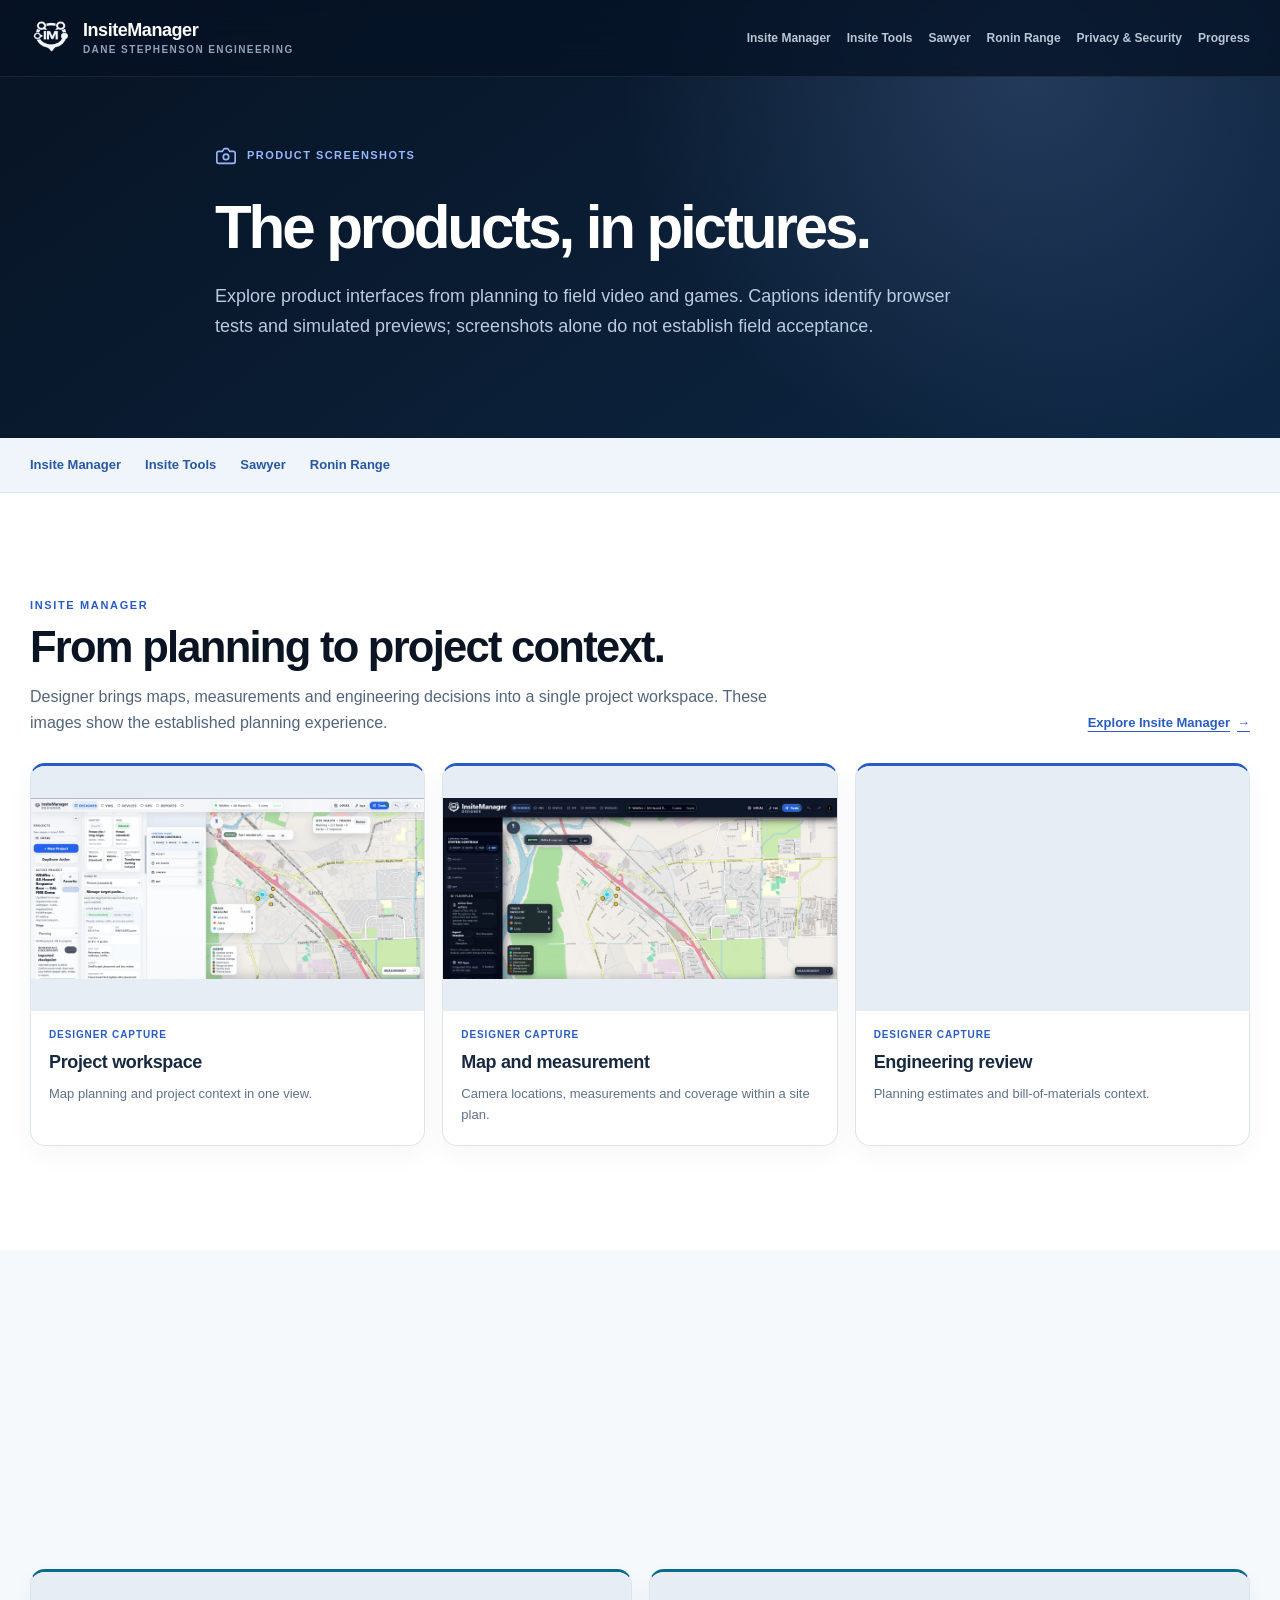
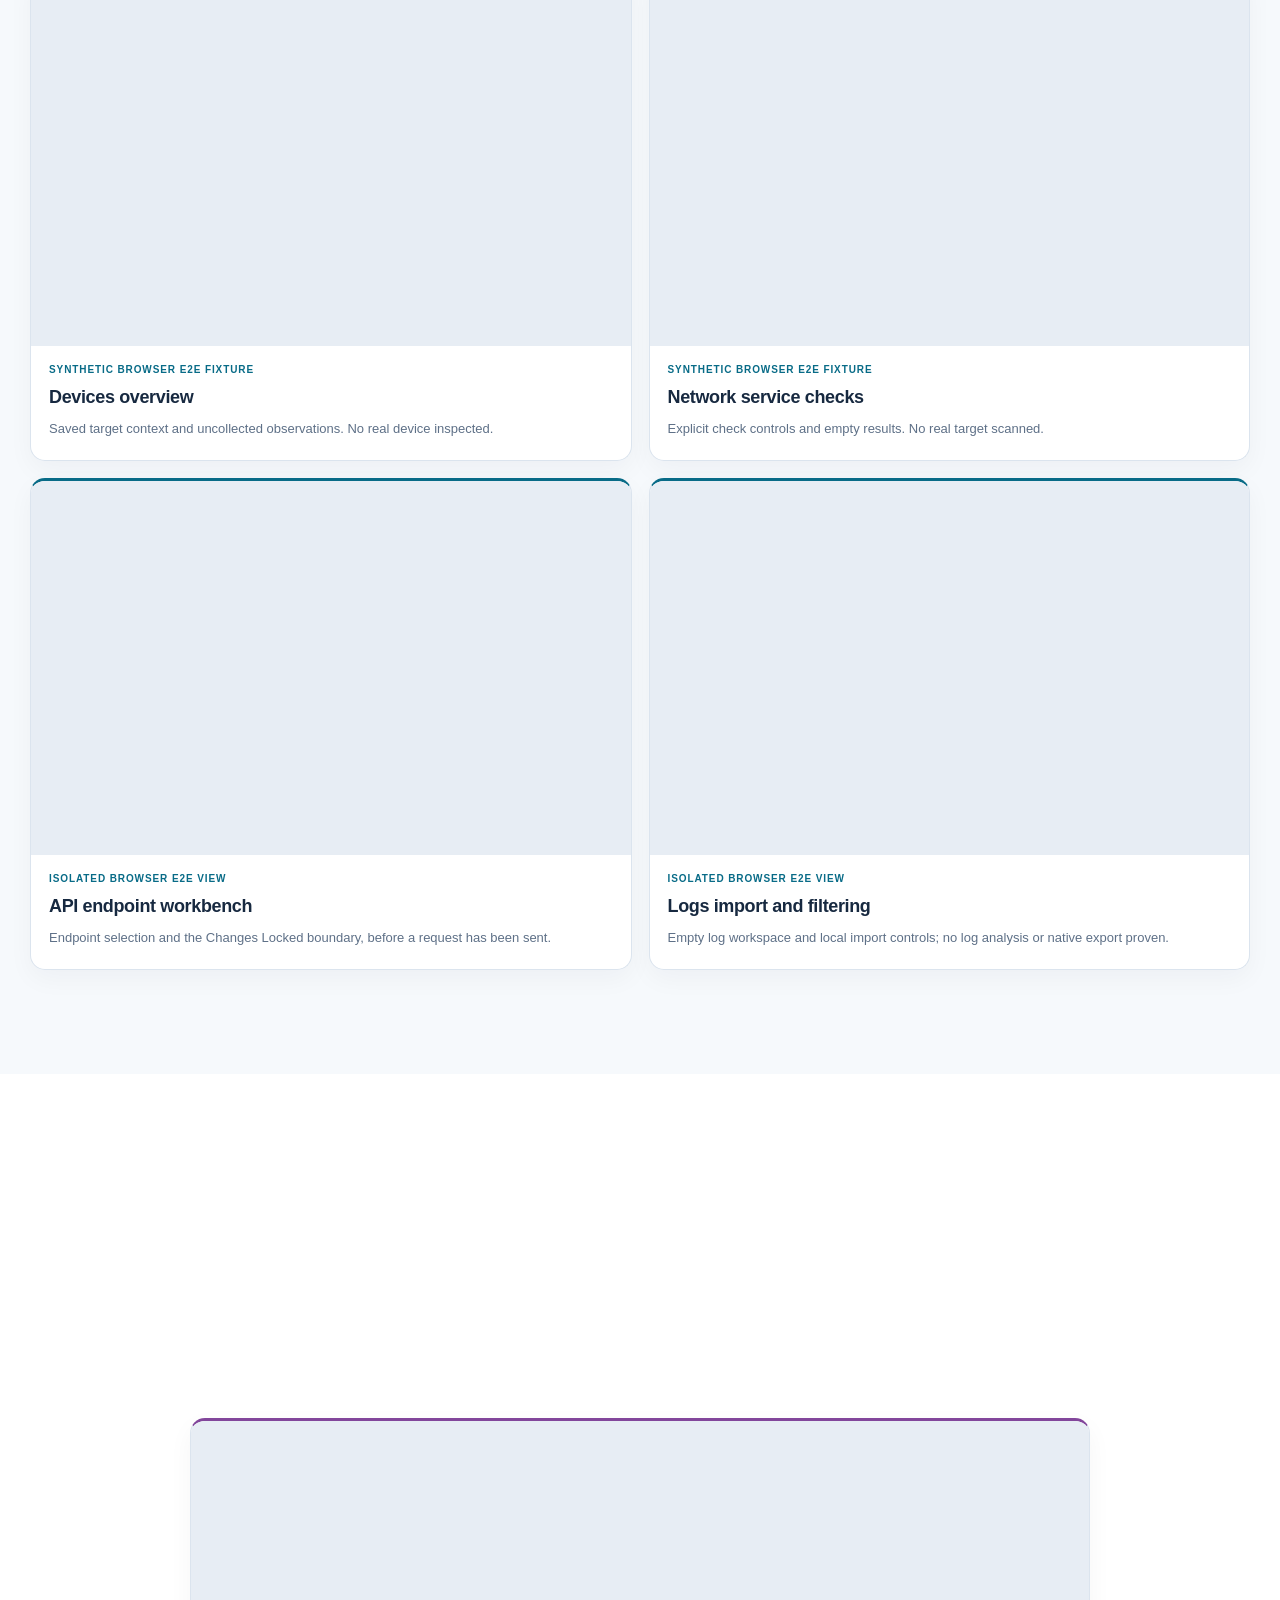
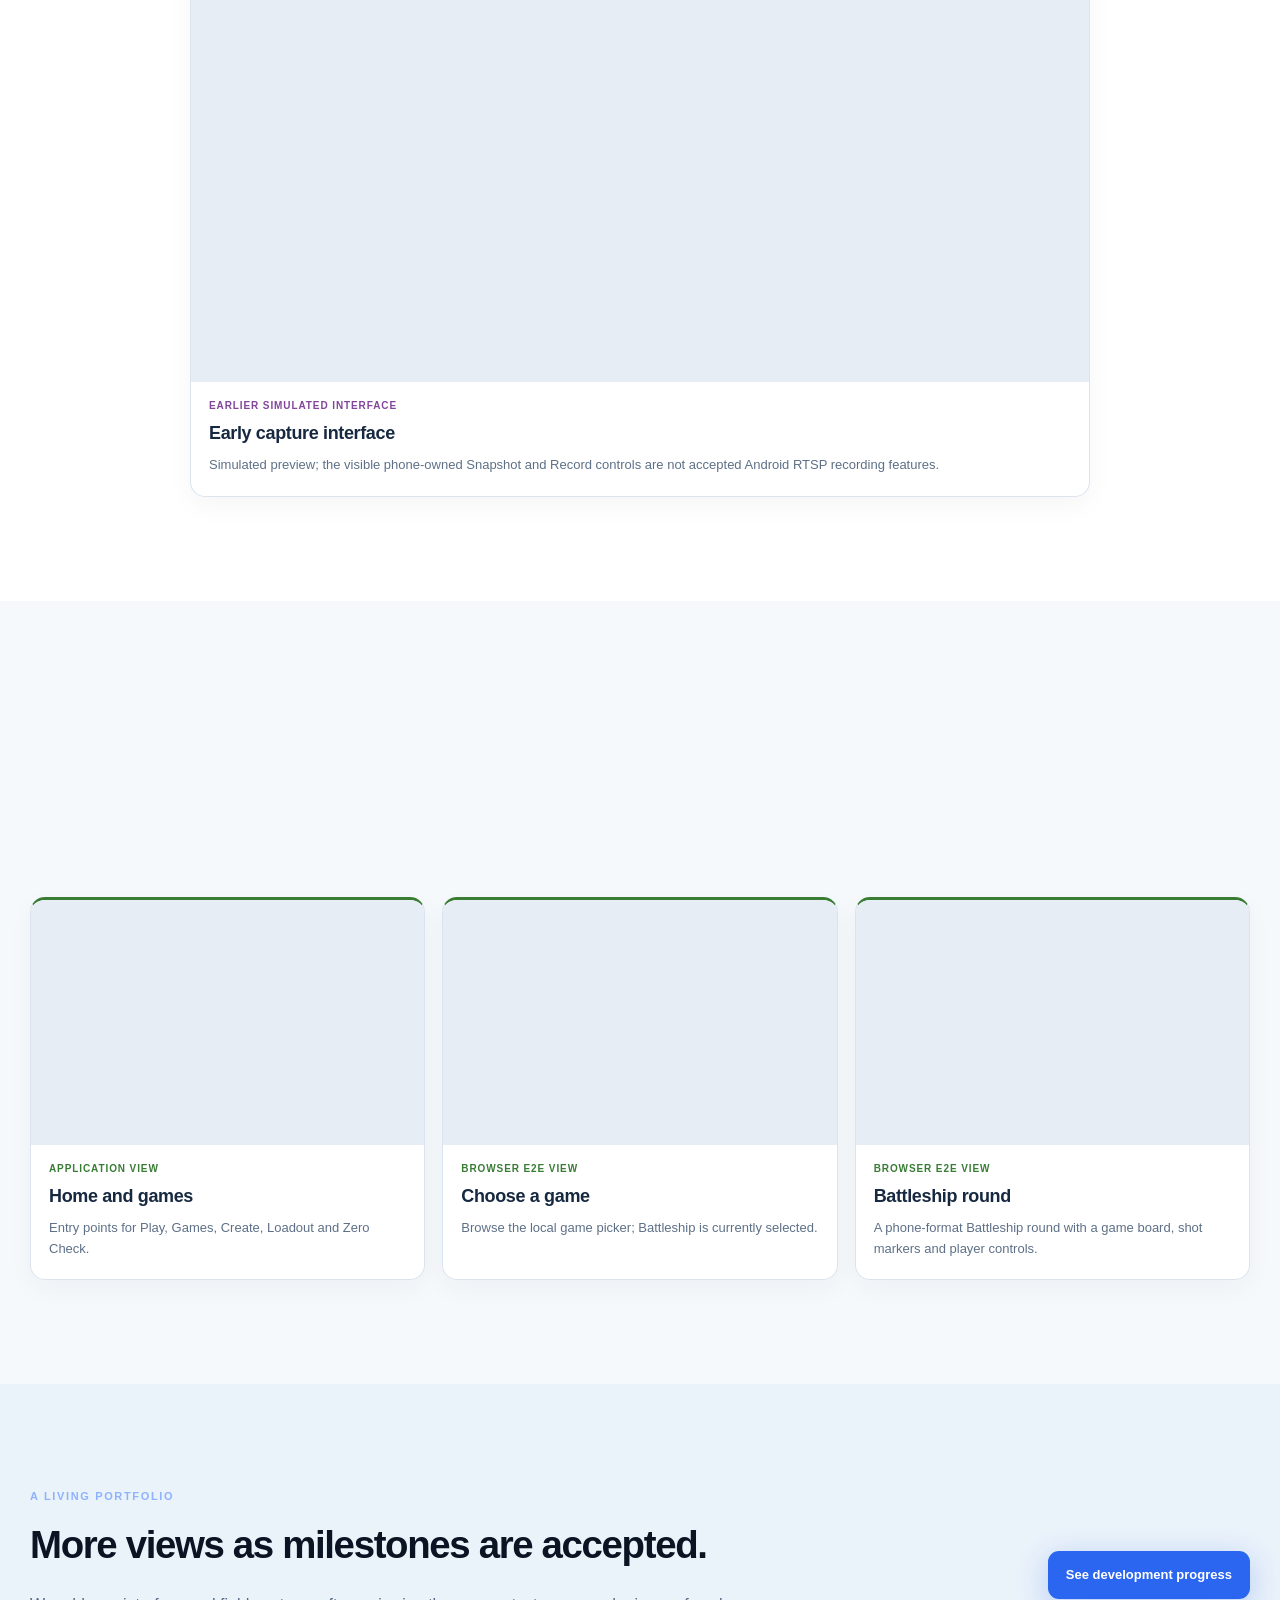
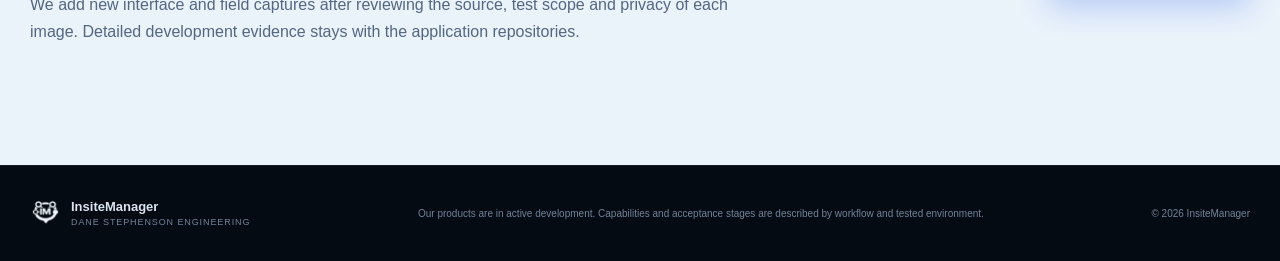
==== commit 80b0c0ba: "fix(site): reconcile portfolio evidence and qualification scope" ====
--- a/gallery.html
+++ b/gallery.html
@@ -105,16 +105,34 @@
         <div>
           <div class="kicker">Insite Tools</div>
           <h2 id="gallery-tools-heading">Understand the device before changing it.</h2>
-          <p>Device discovery, network checks, APIs and logs are part of the workstation workflow. This browser capture shows API endpoint selection and the Changes Locked boundary before a request is sent.</p>
+          <p>Devices, Network, API and Logs are shown with isolated browser-test fixtures. The synthetic target is not a real device scan; empty API and Logs views are not evidence that a request was sent or a file exported.</p>
         </div>
         <a class="text-link" href="products/insite-tools.html">Explore Insite Tools <span aria-hidden="true">→</span></a>
       </div>
-      <div class="visual-showcase-grid visual-showcase-grid-single">
+      <div class="visual-showcase-grid visual-showcase-grid-two">
+      <figure id="shot-tools-devices-overview" class="visual-shot">
+        <a class="image-button" data-lightbox="assets/images/e2e-tools-devices-overview.webp" data-caption="Devices overview — Synthetic browser E2E fixture with uncollected evidence; no physical device inspected." aria-label="Enlarge: Devices overview test fixture" href="assets/images/e2e-tools-devices-overview.webp">
+          <span class="visual-shot-frame"><img src="assets/images/e2e-tools-devices-overview.webp" alt="Synthetic Insite Tools Devices screen showing a fixture camera and uncollected qualification evidence" width="1440" height="1000" loading="lazy" decoding="async" /><span class="zoom-label">View screenshot</span></span>
+        </a>
+        <figcaption><span class="visual-shot-kind">Synthetic browser E2E fixture</span><strong>Devices overview</strong><p>Saved target context and uncollected observations. No real device inspected.</p></figcaption>
+      </figure>
+      <figure id="shot-tools-network-services" class="visual-shot">
+        <a class="image-button" data-lightbox="assets/images/e2e-tools-network-services.webp" data-caption="Network services — Synthetic browser E2E fixture; no real target scanned or qualification completed." aria-label="Enlarge: Network services test fixture" href="assets/images/e2e-tools-network-services.webp">
+          <span class="visual-shot-frame"><img src="assets/images/e2e-tools-network-services.webp" alt="Synthetic Insite Tools Network screen with NTP and TCP check controls, and no check results" width="1440" height="1000" loading="lazy" decoding="async" /><span class="zoom-label">View screenshot</span></span>
+        </a>
+        <figcaption><span class="visual-shot-kind">Synthetic browser E2E fixture</span><strong>Network service checks</strong><p>Explicit check controls and empty results. No real target scanned.</p></figcaption>
+      </figure>
       <figure id="shot-tools-api-workbench" class="visual-shot">
         <a class="image-button" data-lightbox="assets/images/e2e-tools-api-workbench.webp" data-caption="API endpoint workbench — Endpoint selection and the Changes Locked boundary, before a request has been sent." aria-label="Enlarge: API endpoint workbench" href="assets/images/e2e-tools-api-workbench.webp">
           <span class="visual-shot-frame"><img src="assets/images/e2e-tools-api-workbench.webp" alt="Insite Tools browser test showing categories and API endpoints, an empty response area, and Changes Locked status" width="1440" height="1000" loading="lazy" decoding="async" /><span class="zoom-label">View screenshot</span></span>
         </a>
-        <figcaption><span class="visual-shot-kind">Browser E2E view</span><strong>API endpoint workbench</strong><p>Endpoint selection and the Changes Locked boundary, before a request has been sent.</p></figcaption>
+        <figcaption><span class="visual-shot-kind">Isolated browser E2E view</span><strong>API endpoint workbench</strong><p>Endpoint selection and the Changes Locked boundary, before a request has been sent.</p></figcaption>
+      </figure>
+      <figure id="shot-tools-logs-empty" class="visual-shot">
+        <a class="image-button" data-lightbox="assets/images/e2e-tools-logs-empty.webp" data-caption="Logs workspace — Isolated browser E2E view with no logs imported; not a native file-export acceptance test." aria-label="Enlarge: Empty Logs workspace" href="assets/images/e2e-tools-logs-empty.webp">
+          <span class="visual-shot-frame"><img src="assets/images/e2e-tools-logs-empty.webp" alt="Insite Tools Logs browser test showing import controls and an empty zero-entry results view" width="1440" height="1000" loading="lazy" decoding="async" /><span class="zoom-label">View screenshot</span></span>
+        </a>
+        <figcaption><span class="visual-shot-kind">Isolated browser E2E view</span><strong>Logs import and filtering</strong><p>Empty log workspace and local import controls; no log analysis or native export proven.</p></figcaption>
       </figure>
       </div>
     </div>
